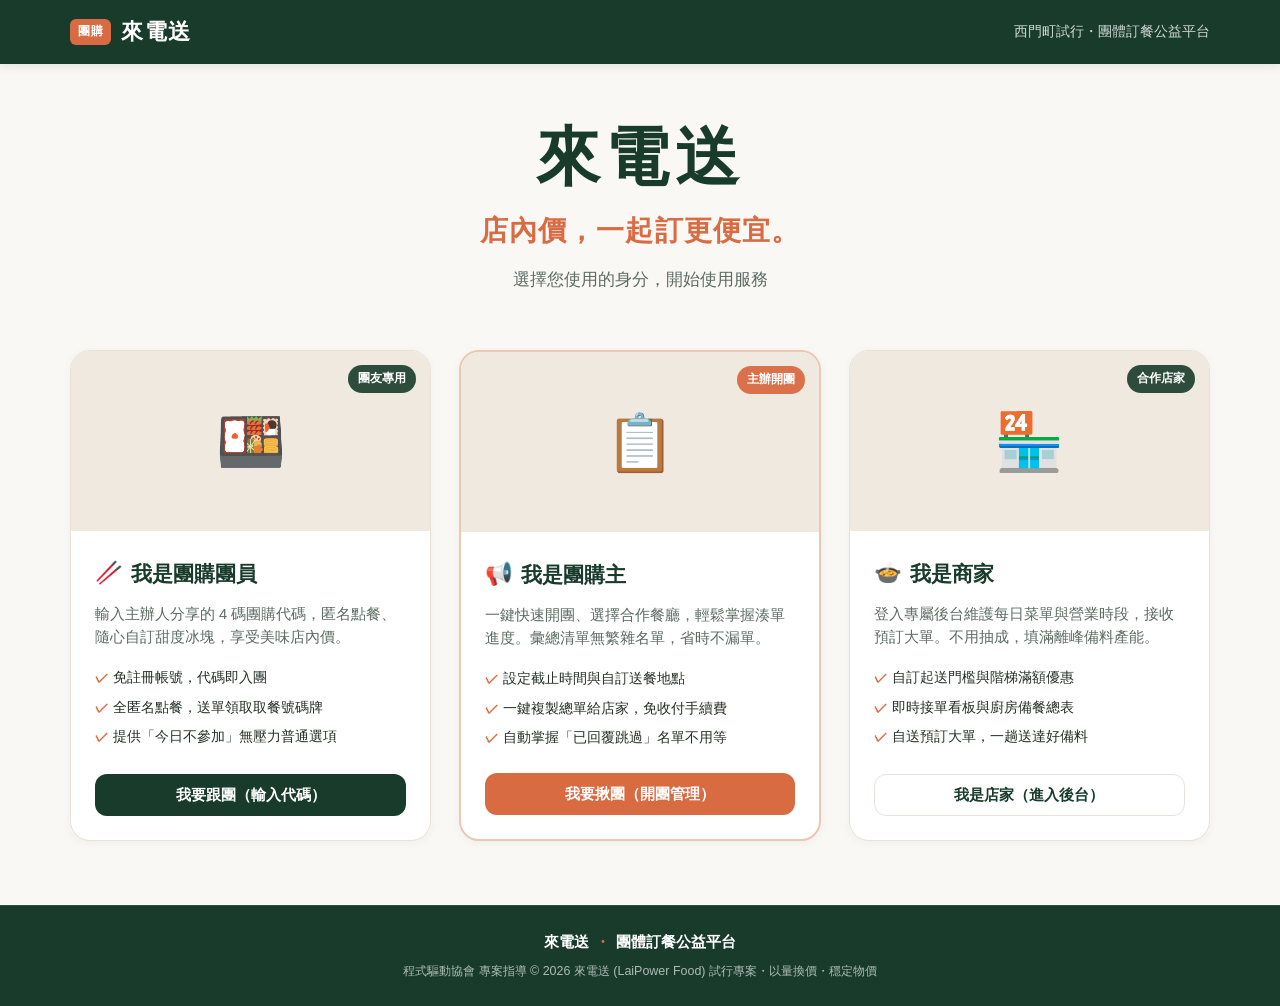
==== index.html @ 8bda3ef3 "1021-原始版本" ====
<!DOCTYPE html>
<html lang="zh-TW">
<head>
  <meta charset="UTF-8">
  <meta name="viewport" content="width=device-width, initial-scale=1.0">
  <meta name="description" content="來電送 - 團購點餐公益平台。店內價，一起訂更便宜。提供團員跟團、主辦人開團與店家接單的便捷服務。">
  <title>來電送｜店內價，一起訂更便宜</title>
  <link rel="stylesheet" href="css/style.css">
</head>
<body class="page-home">

  <!-- 頂部品牌導航列 -->
  <header class="site-header">
    <div class="container header-container">
      <a href="index.html" class="brand-logo" aria-label="來電送 首頁">
        <span class="logo-badge">團購</span>
        <span class="logo-title">來電送</span>
      </a>
      <span class="header-tagline">西門町試行・團體訂餐公益平台</span>
    </div>
  </header>

  <main id="main-content">
    <!-- 主視覺區塊 (Hero Section) -->
    <section class="hero-section">
      <div class="container hero-container">
        <h1 class="hero-title">來電送</h1>
        <p class="hero-slogan">店內價，一起訂更便宜。</p>
        <p class="hero-instruction">選擇您使用的身分，開始使用服務</p>
      </div>
    </section>

    <!-- 三種身分選擇區域 (Roles Section) -->
    <section class="roles-section" aria-labelledby="roles-heading">
      <div class="container">
        <h2 id="roles-heading" class="sr-only">選擇使用者身分</h2>
        
        <div class="roles-grid">
          
          <!-- 身分 1：團購團員（點擊開啟 4 碼輸入彈窗，亦可作為連結備援） -->
          <article class="role-card" id="card-member">
            <div class="card-image-wrap">
              <img 
                src="https://images.unsplash.com/photo-1546069901-ba9599a7e63c?auto=format&fit=crop&w=800&q=80" 
                alt="多樣精緻便當與健康餐點" 
                class="card-image"
                loading="lazy"
                onerror="this.style.display='none'; this.nextElementSibling.style.display='flex';"
              >
              <div class="image-fallback fallback-member" style="display: none;" aria-hidden="true">
                <span>🍱</span>
              </div>
              <span class="card-badge">團友專用</span>
            </div>
            <div class="card-content">
              <div class="role-header">
                <span class="role-icon" aria-hidden="true">🥢</span>
                <h3 class="role-title">我是團購團員</h3>
              </div>
              <p class="role-desc">輸入主辦人分享的 4 碼團購代碼，匿名點餐、隨心自訂甜度冰塊，享受美味店內價。</p>
              <ul class="role-features">
                <li>免註冊帳號，代碼即入團</li>
                <li>全匿名點餐，送單領取取餐號碼牌</li>
                <li>提供「今日不參加」無壓力普通選項</li>
              </ul>
              <a 
                href="member.html" 
                class="btn btn-primary" 
                id="btn-open-member-modal" 
                data-open-modal="member-modal"
              >
                我要跟團（輸入代碼）
              </a>
            </div>
          </article>

          <!-- 身分 2：團購主（直連 host.html） -->
          <article class="role-card featured-host-card" id="card-host">
            <div class="card-image-wrap">
              <img 
                src="https://images.unsplash.com/photo-1556742049-0a67c5574f73?auto=format&fit=crop&w=800&q=80" 
                alt="熱心主辦人手持清單發送熱騰騰餐點" 
                class="card-image"
                loading="lazy"
                onerror="this.style.display='none'; this.nextElementSibling.style.display='flex';"
              >
              <div class="image-fallback fallback-host" style="display: none;" aria-hidden="true">
                <span>📋</span>
              </div>
              <span class="card-badge badge-accent">主辦開團</span>
            </div>
            <div class="card-content">
              <div class="role-header">
                <span class="role-icon" aria-hidden="true">📢</span>
                <h3 class="role-title">我是團購主</h3>
              </div>
              <p class="role-desc">一鍵快速開團、選擇合作餐廳，輕鬆掌握湊單進度。彙總清單無繁雜名單，省時不漏單。</p>
              <ul class="role-features">
                <li>設定截止時間與自訂送餐地點</li>
                <li>一鍵複製總單給店家，免收付手續費</li>
                <li>自動掌握「已回覆跳過」名單不用等</li>
              </ul>
              <a 
                href="host.html" 
                class="btn btn-secondary" 
                id="btn-go-host"
              >
                我要揪團（開團管理）
              </a>
            </div>
          </article>

          <!-- 身分 3：商家（直連 merchant.html） -->
          <article class="role-card" id="card-merchant">
            <div class="card-image-wrap">
              <img 
                src="https://images.unsplash.com/photo-1555396273-367ea4eb4db5?auto=format&fit=crop&w=800&q=80" 
                alt="熱情製作餐點的餐廳主廚與明亮廚房" 
                class="card-image"
                loading="lazy"
                onerror="this.style.display='none'; this.nextElementSibling.style.display='flex';"
              >
              <div class="image-fallback fallback-merchant" style="display: none;" aria-hidden="true">
                <span>🏪</span>
              </div>
              <span class="card-badge">合作店家</span>
            </div>
            <div class="card-content">
              <div class="role-header">
                <span class="role-icon" aria-hidden="true">🍲</span>
                <h3 class="role-title">我是商家</h3>
              </div>
              <p class="role-desc">登入專屬後台維護每日菜單與營業時段，接收預訂大單。不用抽成，填滿離峰備料產能。</p>
              <ul class="role-features">
                <li>自訂起送門檻與階梯滿額優惠</li>
                <li>即時接單看板與廚房備餐總表</li>
                <li>自送預訂大單，一趟送達好備料</li>
              </ul>
              <a 
                href="merchant.html" 
                class="btn btn-outline" 
                id="btn-go-merchant"
              >
                我是店家（進入後台）
              </a>
            </div>
          </article>

        </div>
      </div>
    </section>
  </main>

  <!-- ==================== 彈窗 1：團員輸入團購代碼 (Modal) ==================== -->
  <div class="modal-overlay" id="member-modal" aria-hidden="true" role="dialog" aria-labelledby="member-modal-title">
    <div class="modal-box">
      <button type="button" class="modal-close" id="btn-close-member-modal" aria-label="關閉視窗">&times;</button>
      
      <div class="modal-header">
        <span class="modal-badge">加入揪團</span>
        <h3 id="member-modal-title" class="modal-title">請輸入團購代碼</h3>
        <p class="modal-subtitle">請向開團的同事或主辦人索取 4 位數專屬代碼</p>
      </div>

      <form id="form-join-group" novalidate>
        <!-- 4 碼獨立輸入格 -->
        <div class="digit-inputs-group" aria-label="4 位數團購代碼">
          <input type="text" inputmode="numeric" maxlength="1" class="code-digit" id="digit-1" data-index="1" aria-label="第 1 碼" autocomplete="off" required>
          <input type="text" inputmode="numeric" maxlength="1" class="code-digit" id="digit-2" data-index="2" aria-label="第 2 碼" autocomplete="off" required>
          <input type="text" inputmode="numeric" maxlength="1" class="code-digit" id="digit-3" data-index="3" aria-label="第 3 碼" autocomplete="off" required>
          <input type="text" inputmode="numeric" maxlength="1" class="code-digit" id="digit-4" data-index="4" aria-label="第 4 碼" autocomplete="off" required>
        </div>

        <!-- 錯誤提示區 -->
        <div class="form-feedback error-message" id="code-error-message" role="alert" style="display: none;"></div>

        <p class="prototype-notice">
          <strong>示範提醒：</strong> 可輸入任意 4 碼（例：<code>8825</code> 或 <code>A888</code>），系統將直接導航進入西門町合作店家菜單。
        </p>

        <div class="modal-actions">
          <button type="submit" class="btn btn-primary btn-block btn-large" id="btn-submit-code">
            驗證並進入菜單點餐
          </button>
          <button type="button" class="btn btn-ghost btn-block" id="btn-cancel-member">取消</button>
        </div>
      </form>

      <!-- 驗證通過並即將跳轉的過渡回饋區塊 -->
      <div class="demo-result" id="member-demo-result" style="display: none;">
        <div class="result-icon">🎉</div>
        <h4 class="result-title">代碼驗證成功！</h4>
        <p class="result-text" id="member-result-text"></p>
        <div class="demo-tag">正在前往點餐頁面...</div>
        <div class="modal-actions">
          <a href="member.html?code=8825" class="btn btn-secondary btn-block" id="btn-direct-go-member">立即前往點餐菜單 →</a>
        </div>
      </div>
    </div>
  </div>

  <!-- 頁尾 -->
  <footer class="site-footer">
    <div class="container footer-container">
      <div class="footer-brand">
        <span class="footer-title">來電送</span>
        <span class="footer-dot">・</span>
        <span>團體訂餐公益平台</span>
      </div>
      <p class="footer-copyright">
        程式驅動協會 專案指導 &copy; 2026 來電送 (LaiPower Food) 試行專案・以量換價・穩定物價
      </p>
    </div>
  </footer>

  <script src="js/app.js"></script>
</body>
</html>
---- css/style.css ----
/* ==========================================================================
   來電送 (LaiPower Food) - 全站完整整合設計系統樣式表 (Single CSS Solution)
   涵蓋範疇：
   1. 全域共用設計變數 (Design Tokens) 與基礎樣式 (Base, Buttons, Header, Footer)
   2. 首頁 (index.html)：主視覺 Hero、三身分卡片網格、4 碼加入彈窗
   3. 團員點餐端 (member.html)：代碼驗證、即時看板、選餐網格、規格彈窗、購物車、雙狀態憑證卡片
   4. 主辦人後台 (host.html)：發起開團、進度時間軸軌道、湊單階梯、明細/廚房分頁、現場收款核對
   5. 商家管理後台 (merchant.html)：雙軌沙盒指引、開店導引精靈、排程出餐條列、歷史訂單歸檔、規格分組建造
   6. 全站多階斷點響應式設計 (RWD: 960px, 820px, 768px, 640px, 480px)
   風格調性：溫暖餐廳風（奶油米白、森林墨綠、暖陶土橘、柔和暖金）
   ========================================================================== */

/* ==========================================================================
   1. CSS 自訂變數 (Design Tokens)
   ========================================================================== */
:root {
  /* 品牌核心色彩 */
  --color-primary: #183B2B;        /* 墨綠色/深森林綠（沉穩、品質、信賴） */
  --color-primary-light: #2A5A44;  /* 森林綠 Hover 淺色 */
  --color-accent: #D96B43;         /* 暖陶土橘（食慾感、焦點操作按鈕） */
  --color-accent-hover: #BF5732;   /* 陶土橘 Hover 深色 */
  --color-warm-gold: #E5A93C;      /* 柔和金黃/暖麥黃 */
  --color-gold-bg: #FDF4E5;        /* 暖金淺底色 */

  /* 中性背景與文字色彩 */
  --color-bg: #FAF8F5;             /* 奶油米白底色 */
  --color-card-bg: #FFFFFF;        /* 純白卡片底色 */
  --color-text-main: #243028;      /* 主要內文（深墨黑綠） */
  --color-text-muted: #5C6B64;     /* 次要說明（橄欖灰綠） */
  --color-text-light: #7A8780;     /* 輔助淺灰 */
  --color-border: #E8E2D8;         /* 柔和溫暖邊線 */
  --color-border-focus: #D96B43;   /* 聚焦邊線 */
  --color-error: #D03D3D;          /* 錯誤警示紅 */
  --color-error-bg: #FDF0F0;       /* 錯誤提示背景 */
  --color-success: #2E7D32;        /* 成功綠色 */
  --color-success-bg: #EAF5EB;     /* 成功淺底色 */

  /* 字體家族 */
  --font-family-base: -apple-system, BlinkMacSystemFont, "Segoe UI", Roboto, "Noto Sans TC", "PingFang TC", "Microsoft JhengHei", sans-serif;
  --font-family-serif: "Noto Serif TC", Georgia, "Times New Roman", serif;

  /* 圓角系統 */
  --radius-sm: 6px;
  --radius-md: 12px;
  --radius-lg: 20px;
  --radius-full: 9999px;
  --radius-pill: 9999px;

  /* 柔和陰影系統 */
  --shadow-sm: 0 2px 8px rgba(24, 59, 43, 0.05);
  --shadow-md: 0 8px 24px rgba(24, 59, 43, 0.08);
  --shadow-lg: 0 16px 40px rgba(24, 59, 43, 0.12);
  --shadow-card-hover: 0 14px 32px rgba(217, 107, 67, 0.16);

  /* 動畫過渡 */
  --transition-fast: 0.18s ease;
  --transition-normal: 0.28s ease;
}

/* ==========================================================================
   2. 重置與基礎全域排版 (Reset & Base)
   ========================================================================== */
*, *::before, *::after {
  box-sizing: border-box;
  margin: 0;
  padding: 0;
}

body {
  font-family: var(--font-family-base);
  background-color: var(--color-bg);
  color: var(--color-text-main);
  line-height: 1.6;
  -webkit-font-smoothing: antialiased;
  min-height: 100vh;
  display: flex;
  flex-direction: column;
}

.sr-only {
  position: absolute;
  width: 1px;
  height: 1px;
  padding: 0;
  margin: -1px;
  overflow: hidden;
  clip: rect(0, 0, 0, 0);
  white-space: nowrap;
  border: 0;
}

.text-center { text-align: center; }
.text-right { text-align: right; }
.text-left { text-align: left; }
.text-danger { color: #C62828 !important; }
.font-bold { font-weight: 700; }

.container {
  width: 100%;
  max-width: 1180px;
  margin: 0 auto;
  padding: 0 20px;
}

.card-box {
  background-color: var(--color-card-bg);
  border: 1px solid var(--color-border);
  border-radius: var(--radius-lg);
  box-shadow: var(--shadow-sm);
}

.table-responsive {
  width: 100%;
  overflow-x: auto;
  -webkit-overflow-scrolling: touch;
}

/* 頂部導航列 (Site Header) */
.site-header {
  background-color: var(--color-primary);
  color: #FFFFFF;
  padding: 14px 0;
  box-shadow: 0 2px 10px rgba(0, 0, 0, 0.1);
  position: sticky;
  top: 0;
  z-index: 100;
}

.header-container {
  display: flex;
  justify-content: space-between;
  align-items: center;
}

.brand-logo {
  display: flex;
  align-items: center;
  gap: 10px;
  text-decoration: none;
  color: #FFFFFF;
}

.logo-badge {
  background-color: var(--color-accent);
  color: #FFFFFF;
  font-size: 0.75rem;
  font-weight: 700;
  padding: 3px 8px;
  border-radius: var(--radius-sm);
  letter-spacing: 0.05em;
}

.logo-title {
  font-size: 1.4rem;
  font-weight: 700;
  letter-spacing: 0.06em;
  font-family: var(--font-family-serif);
}

.header-tagline {
  font-size: 0.85rem;
  color: rgba(255, 255, 255, 0.8);
}

.header-actions {
  display: flex;
  align-items: center;
  gap: 10px;
}

.header-back-btn {
  color: rgba(255, 255, 255, 0.88);
  font-size: 0.9rem;
  text-decoration: none;
  padding: 6px 12px;
  border-radius: var(--radius-sm);
  transition: background-color var(--transition-fast);
}

.header-back-btn:hover {
  background-color: rgba(255, 255, 255, 0.15);
  color: #FFFFFF;
}

/* 按鈕系統 (Buttons) */
.btn {
  display: inline-flex;
  align-items: center;
  justify-content: center;
  font-family: inherit;
  font-size: 0.95rem;
  font-weight: 600;
  padding: 10px 18px;
  border-radius: var(--radius-md);
  border: 1px solid transparent;
  cursor: pointer;
  transition: all var(--transition-fast);
  text-decoration: none;
  line-height: 1.3;
  user-select: none;
}

.btn:focus-visible {
  outline: 3px solid rgba(217, 107, 67, 0.4);
  outline-offset: 2px;
}

.btn-primary {
  background-color: var(--color-primary);
  color: #FFFFFF;
}

.btn-primary:hover {
  background-color: var(--color-primary-light);
  color: #FFFFFF;
}

.btn-secondary {
  background-color: var(--color-accent);
  color: #FFFFFF;
}

.btn-secondary:hover {
  background-color: var(--color-accent-hover);
  color: #FFFFFF;
}

.btn-success {
  background-color: #27AE60;
  color: #FFFFFF;
}

.btn-success:hover {
  background-color: #219653;
  color: #FFFFFF;
}

.btn-outline {
  background-color: #FFFFFF;
  border-color: var(--color-border);
  color: var(--color-primary);
}

.btn-outline:hover {
  border-color: var(--color-primary);
  background-color: #FAF8F5;
}

.btn-ghost {
  background-color: transparent;
  color: var(--color-text-muted);
}

.btn-ghost:hover {
  background-color: rgba(0, 0, 0, 0.05);
  color: var(--color-text-main);
}

.btn-block {
  width: 100%;
}

.btn-large {
  padding: 13px 22px;
  font-size: 1.05rem;
}

.btn-sm {
  padding: 6px 14px;
  font-size: 0.85rem;
  border-radius: var(--radius-sm);
}

.btn-xs {
  padding: 4px 10px;
  font-size: 0.78rem;
  border-radius: var(--radius-sm);
}

.btn-text-action {
  background: transparent;
  border: none;
  color: var(--color-accent);
  font-weight: 600;
  font-size: 0.85rem;
  cursor: pointer;
  text-decoration: underline;
  padding: 2px 4px;
}

.btn-text-action:hover {
  color: var(--color-accent-hover);
}

/* 狀態標籤小藥丸 (Pills & Badges) */
.status-pill {
  display: inline-block;
  background-color: var(--color-gold-bg);
  color: #925807;
  font-size: 0.78rem;
  font-weight: 700;
  padding: 3px 10px;
  border-radius: var(--radius-pill);
  margin-bottom: 8px;
}

.status-pill.pill-success {
  background-color: var(--color-success-bg);
  color: var(--color-success);
}

.status-pill.pill-warm {
  background-color: #EBF3EE;
  color: #245738;
}

/* 表單通用控制 (Forms) */
.form-group {
  margin-bottom: 18px;
  text-align: left;
}

.form-label {
  display: block;
  font-size: 0.88rem;
  font-weight: 600;
  color: var(--color-text-main);
  margin-bottom: 6px;
}

.required-star {
  color: var(--color-error);
}

.form-control {
  width: 100%;
  padding: 11px 14px;
  font-size: 0.95rem;
  border: 1px solid var(--color-border);
  border-radius: var(--radius-sm);
  background-color: #FAF9F6;
  transition: border-color var(--transition-fast), box-shadow var(--transition-fast);
  color: var(--color-text-main);
  font-family: inherit;
}

.form-control:focus {
  outline: none;
  border-color: var(--color-accent);
  background-color: #FFFFFF;
  box-shadow: 0 0 0 3px rgba(217, 107, 67, 0.15);
}

.form-control-sm {
  padding: 6px 10px;
  font-size: 0.85rem;
}

.form-textarea {
  resize: vertical;
  min-height: 72px;
}

.select-wrapper {
  position: relative;
}

.form-select {
  appearance: none;
  background-image: url("data:image/svg+xml;charset=UTF-8,%3Csvg width='12' height='8' viewBox='0 0 12 8' fill='none' xmlns='http://www.w3.org/2000/svg'%3E%3Cpath d='M1 1.5L6 6.5L11 1.5' stroke='%23183B2B' stroke-width='2' stroke-linecap='round' stroke-linejoin='round'/%3E%3C/svg%3E");
  background-repeat: no-repeat;
  background-position: right 1rem center;
  padding-right: 2.5rem;
}

.field-hint {
  display: block;
  font-size: 0.8rem;
  color: var(--color-text-muted);
  margin-top: 0.35rem;
}

.form-row-2col {
  display: grid;
  grid-template-columns: 1fr 1fr;
  gap: 1.25rem;
}

.error-message {
  color: var(--color-error);
  font-size: 0.82rem;
  font-weight: 500;
  margin-top: 6px;
  text-align: left;
}

/* 彈窗系統 (Modals) */
.modal-overlay {
  position: fixed;
  top: 0;
  left: 0;
  width: 100vw;
  height: 100vh;
  background-color: rgba(24, 59, 43, 0.55);
  backdrop-filter: blur(4px);
  display: flex;
  align-items: center;
  justify-content: center;
  padding: 20px;
  z-index: 999;
  opacity: 0;
  visibility: hidden;
  transition: opacity var(--transition-normal), visibility var(--transition-normal);
}

.modal-overlay.active,
.modal-overlay.is-active {
  opacity: 1 !important;
  visibility: visible !important;
}

.modal-box {
  background-color: var(--color-card-bg);
  width: 100%;
  max-width: 480px;
  border-radius: var(--radius-lg);
  padding: 32px 28px;
  box-shadow: var(--shadow-lg);
  position: relative;
  transform: translateY(20px);
  transition: transform var(--transition-normal);
}

.modal-overlay.active .modal-box,
.modal-overlay.is-active .modal-box {
  transform: translateY(0);
}

.modal-close {
  position: absolute;
  top: 18px;
  right: 18px;
  background: transparent;
  border: none;
  font-size: 1.8rem;
  color: var(--color-text-muted);
  cursor: pointer;
  line-height: 1;
  padding: 4px;
}

.modal-close:hover {
  color: var(--color-text-main);
}

.modal-header {
  text-align: center;
  margin-bottom: 20px;
}

.modal-badge {
  display: inline-block;
  background-color: var(--color-gold-bg);
  color: #925807;
  font-size: 0.75rem;
  font-weight: 700;
  padding: 3px 10px;
  border-radius: var(--radius-pill);
  margin-bottom: 8px;
}

.modal-badge.badge-accent {
  background-color: #FDF0EB;
  color: var(--color-accent);
}

.modal-title {
  font-size: 1.45rem;
  color: var(--color-primary);
  font-family: var(--font-family-serif);
  font-weight: 700;
  margin-bottom: 6px;
}

.modal-subtitle {
  font-size: 0.88rem;
  color: var(--color-text-muted);
}

.modal-actions {
  display: flex;
  flex-direction: column;
  gap: 10px;
  margin-top: 18px;
}

/* Toast 提示條 */
.toast-notification {
  position: fixed;
  bottom: 2rem;
  left: 50%;
  transform: translateX(-50%) translateY(100px);
  background-color: var(--color-primary);
  color: #FFFFFF;
  padding: 0.85rem 1.6rem;
  border-radius: var(--radius-pill);
  box-shadow: 0 8px 24px rgba(0, 0, 0, 0.2);
  font-size: 0.95rem;
  font-weight: 600;
  opacity: 0;
  transition: all 0.3s cubic-bezier(0.175, 0.885, 0.32, 1.275);
  z-index: 9999;
  pointer-events: none;
  text-align: center;
}

.toast-notification.show {
  transform: translateX(-50%) translateY(0);
  opacity: 1;
}

/* 頁尾 (Site Footer) */
.site-footer {
  background-color: var(--color-primary);
  color: #FFFFFF;
  padding: 24px 0;
  margin-top: auto;
  border-top: 1px solid rgba(255, 255, 255, 0.1);
}

.footer-container {
  display: flex;
  flex-direction: column;
  align-items: center;
  gap: 8px;
  text-align: center;
}

.footer-brand {
  display: flex;
  align-items: center;
  gap: 6px;
  font-size: 0.95rem;
  font-weight: 600;
}

.footer-dot {
  color: var(--color-accent);
}

.footer-copyright {
  font-size: 0.78rem;
  color: rgba(255, 255, 255, 0.65);
}

/* ==========================================================================
   3. 首頁專屬樣式 (index.html)
   ========================================================================== */
.page-home .hero-section {
  padding: 56px 0 36px;
  text-align: center;
}

.hero-title {
  font-size: clamp(2.6rem, 5.5vw, 4rem);
  font-family: var(--font-family-serif);
  color: var(--color-primary);
  font-weight: 900;
  letter-spacing: 0.08em;
  line-height: 1.2;
  margin-bottom: 12px;
}

.hero-slogan {
  font-size: clamp(1.25rem, 2.5vw, 1.75rem);
  color: var(--color-accent);
  font-weight: 700;
  margin-bottom: 14px;
  letter-spacing: 0.04em;
}

.hero-instruction {
  font-size: 1.05rem;
  color: var(--color-text-muted);
  max-width: 600px;
  margin: 0 auto;
}

.roles-section {
  padding: 20px 0 64px;
  flex: 1;
}

.roles-grid {
  display: grid;
  grid-template-columns: repeat(3, 1fr);
  gap: 28px;
}

.role-card {
  background-color: var(--color-card-bg);
  border-radius: var(--radius-lg);
  border: 1px solid var(--color-border);
  box-shadow: var(--shadow-sm);
  overflow: hidden;
  display: flex;
  flex-direction: column;
  transition: transform var(--transition-normal), box-shadow var(--transition-normal), border-color var(--transition-normal);
}

.role-card:hover {
  transform: translateY(-6px);
  box-shadow: var(--shadow-card-hover);
  border-color: rgba(217, 107, 67, 0.4);
}

.featured-host-card {
  border: 2px solid #ECC8B4;
}

.card-image-wrap {
  position: relative;
  width: 100%;
  height: 180px;
  background-color: #EEE8DF;
  overflow: hidden;
}

.card-image {
  width: 100%;
  height: 100%;
  object-fit: cover;
  transition: transform 0.4s ease;
}

.role-card:hover .card-image {
  transform: scale(1.04);
}

.image-fallback {
  width: 100%;
  height: 100%;
  display: flex;
  align-items: center;
  justify-content: center;
  font-size: 3.5rem;
  background-color: #EFE9DF;
}

.card-badge {
  position: absolute;
  top: 14px;
  right: 14px;
  background-color: rgba(24, 59, 43, 0.9);
  color: #FFFFFF;
  font-size: 0.75rem;
  font-weight: 600;
  padding: 4px 10px;
  border-radius: var(--radius-pill);
  backdrop-filter: blur(4px);
}

.card-badge.badge-accent {
  background-color: rgba(217, 107, 67, 0.95);
}

.card-content {
  padding: 24px;
  display: flex;
  flex-direction: column;
  flex: 1;
}

.role-header {
  display: flex;
  align-items: center;
  gap: 8px;
  margin-bottom: 12px;
}

.role-icon {
  font-size: 1.4rem;
}

.role-title {
  font-size: 1.3rem;
  font-weight: 700;
  color: var(--color-primary);
  font-family: var(--font-family-serif);
}

.role-desc {
  font-size: 0.92rem;
  color: var(--color-text-muted);
  line-height: 1.55;
  margin-bottom: 18px;
}

.role-features {
  list-style: none;
  margin-bottom: 24px;
  padding-left: 0;
  font-size: 0.85rem;
  color: var(--color-text-main);
  display: flex;
  flex-direction: column;
  gap: 8px;
  flex: 1;
}

.role-features li {
  position: relative;
  padding-left: 18px;
}

.role-features li::before {
  content: "✓";
  position: absolute;
  left: 0;
  color: var(--color-accent);
  font-weight: bold;
}

/* 首頁 4 碼代碼輸入格 */
.digit-inputs-group {
  display: flex;
  justify-content: center;
  gap: 12px;
  margin: 20px 0;
}

.code-digit {
  width: 58px;
  height: 64px;
  font-size: 1.8rem;
  font-weight: 700;
  text-align: center;
  color: var(--color-primary);
  border: 2px solid var(--color-border);
  border-radius: var(--radius-md);
  background-color: #FAF9F6;
  transition: all var(--transition-fast);
}

.code-digit:focus {
  outline: none;
  border-color: var(--color-accent);
  background-color: #FFFFFF;
  box-shadow: 0 0 0 4px rgba(217, 107, 67, 0.15);
}

.code-digit.has-error {
  border-color: var(--color-error);
  background-color: var(--color-error-bg);
}

.prototype-notice {
  font-size: 0.78rem;
  color: var(--color-text-muted);
  background-color: #F7F5F0;
  border-left: 3px solid var(--color-warm-gold);
  padding: 10px 12px;
  border-radius: var(--radius-sm);
  margin: 16px 0;
  line-height: 1.5;
  text-align: left;
}

.prototype-notice code {
  background-color: #EBE5DB;
  padding: 2px 4px;
  border-radius: 4px;
  font-weight: bold;
}

.demo-result {
  text-align: center;
  padding: 12px 8px;
}

.result-icon {
  font-size: 2.8rem;
  margin-bottom: 8px;
}

.result-title {
  font-size: 1.25rem;
  color: var(--color-primary);
  font-weight: 700;
  margin-bottom: 8px;
}

.result-text {
  font-size: 0.9rem;
  color: var(--color-text-muted);
  margin-bottom: 16px;
  line-height: 1.6;
}

.demo-tag {
  display: inline-block;
  font-size: 0.75rem;
  color: #795548;
  background-color: #EFEBE9;
  padding: 4px 12px;
  border-radius: var(--radius-pill);
  margin-bottom: 20px;
}

/* ==========================================================================
   4. 團員點餐頁專屬樣式 (member.html)
   ========================================================================== */
.member-main {
  flex: 1;
  padding: 28px 0 60px;
}

.enter-code-card {
  max-width: 520px;
  margin: 40px auto;
  background-color: var(--color-card-bg);
  border-radius: var(--radius-lg);
  border: 1px solid var(--color-border);
  box-shadow: var(--shadow-md);
  padding: 36px 30px;
  text-align: center;
}

.code-title {
  font-size: 1.8rem;
  font-family: var(--font-family-serif);
  color: var(--color-primary);
  margin-bottom: 8px;
}

.code-desc {
  color: var(--color-text-muted);
  font-size: 0.95rem;
  margin-bottom: 24px;
}

.code-desc code {
  background-color: var(--color-gold-bg);
  color: #925807;
  padding: 2px 6px;
  border-radius: var(--radius-sm);
  font-weight: bold;
}

.code-input-container {
  margin-bottom: 16px;
}

.code-input-field {
  width: 100%;
  max-width: 300px;
  font-size: 2rem;
  font-weight: 700;
  letter-spacing: 0.35em;
  text-align: center;
  padding: 12px;
  color: var(--color-primary);
  border: 2px solid var(--color-border);
  border-radius: var(--radius-md);
  background-color: #FAF9F6;
  text-transform: uppercase;
  transition: all var(--transition-fast);
}

.code-input-field:focus {
  outline: none;
  border-color: var(--color-accent);
  background-color: #FFFFFF;
  box-shadow: 0 0 0 4px rgba(217, 107, 67, 0.15);
}

.demo-tip-banner {
  background-color: #F8F5EE;
  border-left: 3px solid var(--color-warm-gold);
  border-radius: var(--radius-sm);
  padding: 12px 14px;
  font-size: 0.85rem;
  color: var(--color-text-muted);
  text-align: left;
  margin-top: 24px;
  display: flex;
  gap: 8px;
}

/* 團購即時狀態頂部看板 */
.group-info-card {
  background-color: var(--color-card-bg);
  border: 1px solid var(--color-border);
  border-radius: var(--radius-lg);
  padding: 22px 26px;
  box-shadow: var(--shadow-sm);
  margin-bottom: 24px;
}

.group-info-main {
  display: flex;
  justify-content: space-between;
  align-items: flex-start;
  flex-wrap: wrap;
  gap: 16px;
  margin-bottom: 18px;
}

.badge-store {
  font-size: 0.75rem;
  background-color: var(--color-gold-bg);
  color: #925807;
  font-weight: 700;
  padding: 2px 8px;
  border-radius: var(--radius-sm);
  display: inline-block;
  margin-bottom: 4px;
}

.store-name {
  font-size: 1.7rem;
  font-family: var(--font-family-serif);
  color: var(--color-primary);
  margin-bottom: 4px;
}

.host-info {
  font-size: 0.9rem;
  color: var(--color-text-muted);
}

.host-info .separator {
  color: #D3CDC4;
  margin: 0 4px;
}

.group-status-meta {
  display: flex;
  flex-direction: column;
  align-items: flex-end;
  gap: 8px;
}

.status-time-box {
  display: flex;
  align-items: center;
  gap: 8px;
  font-size: 0.88rem;
}

.status-dot {
  width: 10px;
  height: 10px;
  background-color: var(--color-success);
  border-radius: 50%;
  display: inline-block;
  box-shadow: 0 0 0 3px rgba(46, 125, 50, 0.2);
}

.status-text {
  font-weight: 700;
  color: var(--color-success);
}

.deadline-tag {
  background-color: #F0ECE4;
  color: var(--color-text-main);
  padding: 3px 8px;
  border-radius: var(--radius-sm);
  font-weight: 500;
}

.current-code-badge {
  font-size: 0.85rem;
  color: var(--color-text-muted);
}

.current-code-badge strong {
  color: var(--color-primary);
  font-size: 1rem;
  margin-left: 2px;
}

.group-progress-box {
  background-color: #FAF8F2;
  border: 1px dashed #DFCDBA;
  border-radius: var(--radius-md);
  padding: 12px 16px;
  margin-bottom: 16px;
}

.progress-labels {
  display: flex;
  justify-content: space-between;
  font-size: 0.85rem;
  margin-bottom: 8px;
}

.progress-title {
  font-weight: 700;
  color: var(--color-primary);
}

.progress-hint {
  color: var(--color-accent);
  font-weight: 600;
}

.progress-bar-bg {
  width: 100%;
  height: 8px;
  background-color: #E8E2D6;
  border-radius: var(--radius-pill);
  overflow: hidden;
}

.progress-bar-fill {
  height: 100%;
  background: linear-gradient(90deg, var(--color-warm-gold), var(--color-accent));
  transition: width 0.4s ease;
}

/* 「今日不參加」橫幅 */
.skip-today-banner {
  background-color: #F4F7F4;
  border: 1px solid #D8E4DA;
  border-radius: var(--radius-md);
  padding: 12px 18px;
  display: flex;
  justify-content: space-between;
  align-items: center;
  gap: 16px;
  flex-wrap: wrap;
}

.skip-banner-content {
  display: flex;
  align-items: center;
  gap: 12px;
}

.skip-icon {
  font-size: 1.8rem;
  line-height: 1;
}

.skip-texts strong {
  font-size: 0.92rem;
  color: var(--color-primary);
  display: block;
  margin-bottom: 2px;
}

.skip-texts p {
  font-size: 0.82rem;
  color: var(--color-text-muted);
}

.btn-outline-skip {
  background-color: #FFFFFF;
  border: 1px solid #8FA896;
  color: #1F5435;
  font-weight: 600;
  font-size: 0.88rem;
  padding: 7px 14px;
  border-radius: var(--radius-sm);
  cursor: pointer;
  white-space: nowrap;
  transition: all var(--transition-fast);
}

.btn-outline-skip:hover {
  background-color: #1F5435;
  color: #FFFFFF;
  border-color: #1F5435;
}

/* 頁面內雙狀態看板 (今日不參加 & 送單成功) */
.inpage-status-card {
  max-width: 640px;
  margin: 24px auto 40px;
  background-color: var(--color-card-bg);
  border-radius: var(--radius-lg);
  padding: 36px 30px;
  text-align: center;
  box-shadow: var(--shadow-md);
}

.inpage-status-icon {
  font-size: 3.2rem;
  margin-bottom: 10px;
  line-height: 1;
}

.inpage-status-title {
  font-size: 1.6rem;
  font-family: var(--font-family-serif);
  color: var(--color-primary);
  margin-bottom: 8px;
}

.inpage-status-desc {
  font-size: 0.92rem;
  color: var(--color-text-muted);
  max-width: 520px;
  margin: 0 auto 20px;
  line-height: 1.6;
}

.inpage-status-meta {
  background-color: #F4F7F4;
  border-radius: var(--radius-md);
  padding: 14px 20px;
  margin-bottom: 24px;
  font-size: 0.88rem;
  color: var(--color-text-main);
  display: inline-block;
  text-align: left;
}

.inpage-status-actions {
  display: flex;
  justify-content: center;
  gap: 12px;
  flex-wrap: wrap;
}

.skip-status-card {
  border: 2px solid #C4D9CA;
}

.order-success-card {
  border: 2px solid #D1E5D6;
}

.order-receipt-box {
  background-color: #FFFDF9;
  border: 2px dashed #C8B9A6;
  border-radius: var(--radius-md);
  padding: 22px 20px;
  margin-bottom: 24px;
  text-align: left;
}

.order-pickup-banner {
  background: linear-gradient(135deg, #183B2B, #2A5A44);
  color: #FFFFFF;
  border-radius: var(--radius-md);
  padding: 16px;
  text-align: center;
  margin-bottom: 16px;
  box-shadow: 0 4px 14px rgba(24, 59, 43, 0.2);
}

.pickup-label {
  display: inline-block;
  font-size: 0.78rem;
  background: rgba(255, 255, 255, 0.2);
  padding: 2px 10px;
  border-radius: var(--radius-pill);
  letter-spacing: 0.08em;
  margin-bottom: 4px;
}

.pickup-number-giant {
  font-size: 3.5rem;
  font-weight: 900;
  letter-spacing: 0.12em;
  line-height: 1.1;
  color: #FFFFFF;
  text-shadow: 0 2px 8px rgba(0, 0, 0, 0.3);
}

.pickup-note {
  display: block;
  font-size: 0.75rem;
  opacity: 0.88;
  margin-top: 4px;
}

.order-amount-strip {
  display: flex;
  justify-content: space-between;
  align-items: center;
  background-color: #FDF4E5;
  border: 1px solid #F0DEBF;
  border-radius: var(--radius-sm);
  padding: 12px 16px;
  margin-bottom: 16px;
}

.amount-text-wrap {
  display: flex;
  flex-direction: column;
}

.amount-main-title {
  font-size: 0.95rem;
  font-weight: 800;
  color: #925807;
}

.amount-sub-hint {
  font-size: 0.75rem;
  color: #A36B18;
}

.amount-price-val {
  font-size: 1.6rem;
  font-weight: 900;
  color: var(--color-accent);
}

.order-details-wrapper {
  margin-bottom: 14px;
}

.details-bar {
  display: flex;
  justify-content: space-between;
  align-items: center;
  font-size: 0.85rem;
  font-weight: 700;
  color: var(--color-primary);
  margin-bottom: 8px;
}

.details-bar-user {
  font-size: 0.8rem;
  color: var(--color-text-muted);
  font-weight: 500;
}

.receipt-table {
  width: 100%;
  border-collapse: collapse;
  font-size: 0.85rem;
  background-color: #FAF9F6;
  border: 1px solid #EBE4D8;
  border-radius: var(--radius-sm);
  overflow: hidden;
}

.receipt-table th {
  background-color: #F3EFE7;
  color: var(--color-text-muted);
  font-weight: 600;
  padding: 7px 10px;
  font-size: 0.78rem;
}

.receipt-table td {
  padding: 9px 10px;
  border-bottom: 1px solid #EFEAE0;
  vertical-align: top;
}

.receipt-table tr:last-child td {
  border-bottom: none;
}

.receipt-dish-title {
  font-weight: 700;
  color: var(--color-text-main);
  display: block;
}

.receipt-dish-meta {
  font-size: 0.75rem;
  color: var(--color-text-muted);
  margin-top: 2px;
  line-height: 1.4;
}

.receipt-dish-remark {
  display: inline-block;
  background-color: #EFE8DC;
  color: #635343;
  font-size: 0.7rem;
  padding: 1px 5px;
  border-radius: 3px;
  margin-top: 3px;
}

.receipt-dish-price {
  font-weight: 700;
  color: var(--color-accent);
}

.order-meta-footer {
  background-color: #F7F5EE;
  border-radius: var(--radius-sm);
  padding: 10px 12px;
  font-size: 0.78rem;
  color: var(--color-text-muted);
  line-height: 1.5;
}

.order-meta-footer p {
  margin-bottom: 3px;
}

.order-meta-footer p:last-child {
  margin-bottom: 0;
}

/* 點餐主體雙欄佈局 (Grid) */
.order-layout-grid {
  display: grid;
  grid-template-columns: 1fr 360px;
  gap: 26px;
  align-items: start;
}

.menu-header-bar {
  display: flex;
  justify-content: space-between;
  align-items: center;
  flex-wrap: wrap;
  gap: 12px;
  margin-bottom: 20px;
}

.section-heading {
  font-size: 1.35rem;
  font-family: var(--font-family-serif);
  color: var(--color-primary);
}

.category-tabs {
  display: flex;
  gap: 8px;
  flex-wrap: wrap;
}

.tab-btn {
  background: var(--color-card-bg);
  border: 1px solid var(--color-border);
  padding: 6px 14px;
  border-radius: var(--radius-pill);
  font-size: 0.85rem;
  font-weight: 600;
  color: var(--color-text-muted);
  cursor: pointer;
  transition: all var(--transition-fast);
}

.tab-btn:hover {
  border-color: var(--color-primary);
  color: var(--color-primary);
}

.tab-btn.active {
  background-color: var(--color-primary);
  border-color: var(--color-primary);
  color: #FFFFFF;
}

.dishes-grid {
  display: grid;
  grid-template-columns: repeat(2, 1fr);
  gap: 18px;
}

.dish-card {
  background-color: var(--color-card-bg);
  border: 1px solid var(--color-border);
  border-radius: var(--radius-lg);
  padding: 16px;
  display: flex;
  flex-direction: column;
  transition: transform var(--transition-fast), box-shadow var(--transition-fast), border-color var(--transition-fast);
  box-shadow: var(--shadow-sm);
}

.dish-card:hover {
  transform: translateY(-4px);
  box-shadow: var(--shadow-card-hover);
  border-color: rgba(217, 107, 67, 0.4);
}

.dish-image-wrap {
  width: 100%;
  height: 140px;
  border-radius: var(--radius-md);
  overflow: hidden;
  background-color: #EEE8DF;
  margin-bottom: 12px;
  position: relative;
}

.dish-image {
  width: 100%;
  height: 100%;
  object-fit: cover;
  display: block;
  transition: transform 0.3s ease;
}

.dish-card:hover .dish-image {
  transform: scale(1.05);
}

.dish-fallback {
  width: 100%;
  height: 100%;
  display: flex;
  align-items: center;
  justify-content: center;
  font-size: 3rem;
  background-color: #EFE8DC;
}

.dish-tag-badge {
  position: absolute;
  top: 8px;
  left: 8px;
  background-color: rgba(24, 59, 43, 0.9);
  color: #FFFFFF;
  font-size: 0.72rem;
  font-weight: 600;
  padding: 2px 8px;
  border-radius: var(--radius-pill);
}

.dish-content {
  display: flex;
  flex-direction: column;
  flex: 1;
}

.dish-name {
  font-size: 1.15rem;
  font-weight: 700;
  color: var(--color-primary);
  margin-bottom: 6px;
}

.dish-desc {
  font-size: 0.85rem;
  color: var(--color-text-muted);
  line-height: 1.5;
  margin-bottom: 12px;
  flex: 1;
}

.dish-footer {
  display: flex;
  justify-content: space-between;
  align-items: center;
  margin-top: auto;
  padding-top: 10px;
  border-top: 1px dashed var(--color-border);
}

.dish-price {
  font-size: 1.25rem;
  font-weight: 800;
  color: var(--color-accent);
}

.dish-price .currency {
  font-size: 0.85rem;
  font-weight: 600;
  margin-right: 2px;
}

/* 購物車側邊欄 (Cart Sidebar) */
.cart-sidebar {
  position: sticky;
  top: 80px;
}

.cart-card {
  background-color: var(--color-card-bg);
  border: 1px solid var(--color-border);
  border-radius: var(--radius-lg);
  padding: 22px 20px;
  box-shadow: var(--shadow-sm);
}

.cart-header {
  display: flex;
  justify-content: space-between;
  align-items: center;
  margin-bottom: 14px;
}

.cart-title-wrap {
  display: flex;
  align-items: center;
  gap: 8px;
}

.cart-icon {
  font-size: 1.2rem;
}

.cart-title {
  font-size: 1.2rem;
  font-weight: 700;
  color: var(--color-primary);
}

.anonymous-alert {
  background-color: #F8F5EE;
  border-radius: var(--radius-sm);
  padding: 8px 12px;
  font-size: 0.78rem;
  color: var(--color-text-muted);
  display: flex;
  gap: 8px;
  line-height: 1.4;
  margin-bottom: 16px;
}

.cart-items-list {
  max-height: 360px;
  overflow-y: auto;
  padding-right: 4px;
  margin-bottom: 16px;
}

.cart-empty-placeholder {
  text-align: center;
  padding: 32px 12px;
  color: var(--color-text-muted);
}

.cart-empty-placeholder .empty-icon {
  font-size: 2.2rem;
  display: block;
  margin-bottom: 6px;
  opacity: 0.6;
}

.cart-empty-placeholder .empty-text {
  font-weight: 600;
  color: var(--color-text-main);
  margin-bottom: 4px;
}

.cart-empty-placeholder .empty-sub {
  font-size: 0.82rem;
}

.cart-skip-shortcut {
  margin-top: 18px;
  padding-top: 14px;
  border-top: 1px dashed var(--color-border);
  font-size: 0.82rem;
  color: var(--color-text-muted);
  display: flex;
  flex-direction: column;
  align-items: center;
  gap: 4px;
}

.btn-link-skip {
  background: none;
  border: none;
  color: #4A6E57;
  font-weight: 600;
  cursor: pointer;
  text-decoration: underline;
  font-size: 0.82rem;
}

.btn-link-skip:hover {
  color: var(--color-primary);
}

.cart-item {
  background-color: #FAF8F5;
  border: 1px solid #ECE6DB;
  border-radius: var(--radius-md);
  padding: 12px;
  margin-bottom: 10px;
  transition: all var(--transition-fast);
}

.cart-item-top {
  display: flex;
  justify-content: space-between;
  align-items: flex-start;
  margin-bottom: 4px;
}

.cart-item-title {
  font-size: 0.95rem;
  font-weight: 700;
  color: var(--color-primary);
}

.btn-remove-item {
  background: transparent;
  border: none;
  color: #A09A90;
  font-size: 1.1rem;
  cursor: pointer;
  line-height: 1;
}

.btn-remove-item:hover {
  color: var(--color-error);
}

.cart-item-specs {
  font-size: 0.78rem;
  color: var(--color-text-muted);
  line-height: 1.4;
  margin-bottom: 8px;
}

.cart-item-remark {
  display: inline-block;
  background-color: #EFE9DD;
  color: #6C5E50;
  font-size: 0.72rem;
  padding: 1px 6px;
  border-radius: 4px;
  margin-top: 2px;
}

.cart-item-bottom {
  display: flex;
  justify-content: space-between;
  align-items: center;
}

.cart-item-price {
  font-weight: 700;
  color: var(--color-accent);
  font-size: 0.95rem;
}

.mini-stepper {
  display: flex;
  align-items: center;
  border: 1px solid var(--color-border);
  background: #FFFFFF;
  border-radius: var(--radius-sm);
  overflow: hidden;
}

.mini-stepper button {
  background: transparent;
  border: none;
  width: 24px;
  height: 24px;
  font-size: 0.95rem;
  font-weight: bold;
  cursor: pointer;
  color: var(--color-primary);
}

.mini-stepper button:hover {
  background-color: #EFE9DD;
}

.mini-stepper span {
  width: 28px;
  text-align: center;
  font-size: 0.85rem;
  font-weight: 700;
}

.cart-footer {
  border-top: 1px solid var(--color-border);
  padding-top: 14px;
}

.cart-summary-line {
  display: flex;
  justify-content: space-between;
  font-size: 0.88rem;
  color: var(--color-text-muted);
  margin-bottom: 6px;
}

.total-price-line {
  font-size: 1.05rem;
  font-weight: 700;
  color: var(--color-text-main);
  margin-top: 8px;
  margin-bottom: 14px;
}

.total-price {
  font-size: 1.45rem;
  font-weight: 800;
  color: var(--color-accent);
}

.cart-nickname-group {
  margin-bottom: 14px;
  text-align: left;
}

.nickname-label {
  display: block;
  font-size: 0.82rem;
  font-weight: 600;
  color: var(--color-text-main);
  margin-bottom: 4px;
}

.nickname-hint {
  font-size: 0.75rem;
  color: var(--color-text-muted);
  display: block;
  margin-top: 3px;
}

.payment-notice {
  font-size: 0.75rem;
  color: var(--color-text-muted);
  text-align: center;
  margin-top: 10px;
  line-height: 1.4;
}

/* 規格彈窗內部元件 */
.modal-box--dish {
  max-width: 520px;
  max-height: 90vh;
  overflow-y: auto;
}

.dish-modal-header {
  border-bottom: 1px solid var(--color-border);
  padding-bottom: 14px;
  margin-bottom: 16px;
}

.dish-modal-title {
  font-size: 1.35rem;
  color: var(--color-primary);
  font-family: var(--font-family-serif);
  margin-bottom: 4px;
}

.dish-modal-price {
  font-size: 1.25rem;
  font-weight: 800;
  color: var(--color-accent);
  margin-bottom: 6px;
}

.dish-modal-desc {
  font-size: 0.88rem;
  color: var(--color-text-muted);
  line-height: 1.5;
}

.option-group {
  margin-bottom: 18px;
  text-align: left;
}

.option-group-title {
  font-size: 0.92rem;
  font-weight: 700;
  color: var(--color-text-main);
  margin-bottom: 8px;
  display: flex;
  align-items: center;
  justify-content: space-between;
}

.option-group-title .option-tag {
  font-size: 0.72rem;
  font-weight: 600;
  color: var(--color-accent);
  background-color: #FDF0EB;
  padding: 1px 6px;
  border-radius: var(--radius-sm);
}

.option-choices {
  display: grid;
  grid-template-columns: repeat(2, 1fr);
  gap: 8px;
}

.option-choice-label {
  display: flex;
  align-items: center;
  justify-content: space-between;
  padding: 9px 12px;
  border: 1px solid var(--color-border);
  border-radius: var(--radius-sm);
  background-color: #FAF9F6;
  font-size: 0.88rem;
  cursor: pointer;
  transition: all var(--transition-fast);
}

.option-choice-label:hover {
  border-color: var(--color-accent);
}

.option-choice-label input {
  margin-right: 6px;
  accent-color: var(--color-accent);
}

.choice-extra-price {
  font-size: 0.8rem;
  color: var(--color-accent);
  font-weight: 600;
}

.dish-quantity-row {
  display: flex;
  justify-content: space-between;
  align-items: center;
  padding: 12px 0;
  border-top: 1px solid var(--color-border);
  margin-top: 12px;
  margin-bottom: 18px;
}

.qty-label {
  font-weight: 700;
  color: var(--color-text-main);
}

.stepper-box {
  display: inline-flex;
  align-items: center;
  border: 2px solid var(--color-border);
  border-radius: var(--radius-md);
  overflow: hidden;
  background-color: #FFFFFF;
}

.stepper-btn {
  background-color: transparent;
  border: none;
  width: 38px;
  height: 38px;
  font-size: 1.2rem;
  font-weight: bold;
  cursor: pointer;
  color: var(--color-primary);
  transition: background-color var(--transition-fast);
}

.stepper-btn:hover {
  background-color: #EEE8DF;
}

.stepper-input {
  width: 48px;
  height: 38px;
  text-align: center;
  font-size: 1.1rem;
  font-weight: 700;
  border: none;
  color: var(--color-primary);
}

/* ==========================================================================
   5. 主辦人後台專屬樣式 (host.html)
   ========================================================================== */
.page-host {
  background-color: var(--color-bg);
}

.host-main {
  padding: 2.5rem 0 4rem;
}

.host-create-card {
  max-width: 760px;
  margin: 0 auto;
  padding: 2.5rem;
}

.create-card-header {
  margin-bottom: 2rem;
  text-align: center;
}

.create-title {
  font-size: 2rem;
  font-weight: 800;
  color: var(--color-primary);
  margin: 0.75rem 0 0.5rem;
}

.create-desc {
  color: var(--color-text-muted);
  font-size: 0.95rem;
  line-height: 1.6;
}

/* 餐點狀態時間軸卡片 (Timeline Card) */
.timeline-status-card {
  background: linear-gradient(145deg, #183B2B 0%, #204B37 100%);
  color: #FFFFFF;
  border-radius: var(--radius-lg);
  padding: 2.2rem 2.5rem;
  margin-bottom: 1.75rem;
  box-shadow: 0 12px 30px rgba(24, 59, 43, 0.16);
  border: 1px solid rgba(255, 255, 255, 0.12);
}

.timeline-header-row {
  display: flex;
  justify-content: space-between;
  align-items: center;
  flex-wrap: wrap;
  gap: 1.25rem;
  padding-bottom: 1.8rem;
  border-bottom: 1px solid rgba(255, 255, 255, 0.15);
}

.timeline-headline-wrap {
  display: flex;
  align-items: center;
  gap: 1rem;
}

.status-indicator-dot {
  width: 14px;
  height: 14px;
  background-color: #27AE60;
  border-radius: 50%;
  box-shadow: 0 0 0 4px rgba(39, 174, 96, 0.3);
  animation: pulseDot 2s infinite;
}

@keyframes pulseDot {
  0% { box-shadow: 0 0 0 0 rgba(39, 174, 96, 0.5); }
  70% { box-shadow: 0 0 0 8px rgba(39, 174, 96, 0); }
  100% { box-shadow: 0 0 0 0 rgba(39, 174, 96, 0); }
}

.timeline-text-group {
  display: flex;
  flex-direction: column;
}

.timeline-caption {
  font-size: 0.78rem;
  text-transform: uppercase;
  color: rgba(255, 255, 255, 0.7);
  letter-spacing: 0.08em;
  font-weight: 700;
}

.timeline-main-title {
  font-size: 1.45rem;
  font-weight: 800;
  color: #FFFFFF;
  letter-spacing: 0.02em;
  margin: 0.15rem 0 0;
}

.timeline-hint-box {
  background: rgba(255, 255, 255, 0.1);
  backdrop-filter: blur(8px);
  border: 1px solid rgba(255, 255, 255, 0.18);
  border-radius: var(--radius-pill);
  padding: 0.45rem 1.1rem;
  font-size: 0.85rem;
  color: #FAF8F5;
}

.timeline-track-wrap {
  position: relative;
  margin: 2.5rem 0 2rem;
  padding: 0 1rem;
}

.timeline-progress-rail {
  position: absolute;
  top: 26px;
  left: 5%;
  right: 5%;
  height: 4px;
  background: rgba(255, 255, 255, 0.2);
  border-radius: 999px;
  z-index: 1;
}

.timeline-progress-bar {
  height: 100%;
  background: linear-gradient(90deg, #27AE60 0%, var(--color-accent) 100%);
  border-radius: 999px;
  transition: width 0.45s cubic-bezier(0.4, 0, 0.2, 1);
  box-shadow: 0 0 10px rgba(217, 107, 67, 0.6);
}

.timeline-nodes-row {
  position: relative;
  z-index: 2;
  display: flex;
  justify-content: space-between;
  align-items: flex-start;
}

.timeline-node {
  display: flex;
  flex-direction: column;
  align-items: center;
  text-align: center;
  width: 140px;
  transition: transform 0.3s ease;
}

.node-icon-bubble {
  width: 54px;
  height: 54px;
  border-radius: 50%;
  background: rgba(255, 255, 255, 0.15);
  border: 3px solid rgba(255, 255, 255, 0.35);
  color: #FFFFFF;
  font-size: 1.4rem;
  display: flex;
  align-items: center;
  justify-content: center;
  box-shadow: 0 4px 12px rgba(0, 0, 0, 0.15);
  margin-bottom: 0.75rem;
  transition: all 0.3s cubic-bezier(0.175, 0.885, 0.32, 1.275);
}

.node-meta {
  display: flex;
  flex-direction: column;
  align-items: center;
  gap: 0.2rem;
}

.node-time {
  font-size: 0.78rem;
  font-weight: 600;
  color: rgba(255, 255, 255, 0.7);
  letter-spacing: 0.03em;
}

.node-title {
  font-size: 0.95rem;
  font-weight: 800;
  color: #FFFFFF;
  margin-bottom: 0.25rem;
}

.node-pill {
  font-size: 0.7rem;
  font-weight: 700;
  padding: 0.15rem 0.6rem;
  border-radius: var(--radius-pill);
  letter-spacing: 0.04em;
}

.timeline-node.pending { opacity: 0.55; }
.node-pill.pill-pending { background: rgba(255, 255, 255, 0.15); color: rgba(255, 255, 255, 0.8); }

.timeline-node.completed .node-icon-bubble {
  background: #27AE60;
  border-color: #A9DFBF;
  color: #FFFFFF;
  transform: scale(1.04);
}
.timeline-node.completed .node-time { color: #A9DFBF; }
.node-pill.pill-completed {
  background: rgba(39, 174, 96, 0.25);
  color: #A9DFBF;
  border: 1px solid rgba(39, 174, 96, 0.4);
}

.timeline-node.current .node-icon-bubble {
  background: var(--color-accent);
  border-color: #FFFFFF;
  transform: scale(1.15);
  box-shadow: 0 0 0 6px rgba(217, 107, 67, 0.4);
  animation: nodeGlow 2s infinite;
}
.timeline-node.current .node-time { color: #FFD5C5; font-weight: 700; }
.node-pill.pill-active {
  background: var(--color-accent);
  color: #FFFFFF;
  font-weight: 800;
  box-shadow: 0 2px 6px rgba(0, 0, 0, 0.2);
}

@keyframes nodeGlow {
  0% { box-shadow: 0 0 0 0 rgba(217, 107, 67, 0.6); }
  70% { box-shadow: 0 0 0 10px rgba(217, 107, 67, 0); }
  100% { box-shadow: 0 0 0 0 rgba(217, 107, 67, 0); }
}

/* 代碼分享列 */
.code-share-bar {
  display: flex;
  justify-content: space-between;
  align-items: center;
  flex-wrap: wrap;
  gap: 1.5rem;
  padding-top: 1.5rem;
}

.code-display-block {
  display: flex;
  align-items: center;
  gap: 1rem;
}

.code-label {
  font-size: 1rem;
  font-weight: 600;
  color: rgba(255, 255, 255, 0.9);
}

.code-boxes-wrap {
  display: flex;
  gap: 0.5rem;
  cursor: pointer;
  user-select: none;
}

.code-box {
  display: inline-flex;
  align-items: center;
  justify-content: center;
  width: 44px;
  height: 48px;
  background: #FFFFFF;
  color: var(--color-primary);
  font-size: 1.5rem;
  font-weight: 800;
  border-radius: var(--radius-sm);
  box-shadow: 0 4px 10px rgba(0, 0, 0, 0.15);
  transition: transform 0.2s ease;
}

.code-boxes-wrap:hover .code-box {
  transform: translateY(-2px);
}

.share-actions-group {
  display: flex;
  align-items: center;
  gap: 0.75rem;
}

.btn-share-link {
  background-color: var(--color-accent);
  color: #FFFFFF;
  border: none;
  font-weight: 700;
  padding: 0.75rem 1.4rem;
}

.btn-share-link:hover {
  background-color: var(--color-accent-hover);
}

/* 團購摘要與階梯優惠網格 */
.meta-progress-grid {
  display: grid;
  grid-template-columns: 1fr 1fr;
  gap: 1.5rem;
  margin-bottom: 1.5rem;
}

.meta-summary-card, .tier-progress-card {
  padding: 1.8rem;
}

.card-subheading {
  font-size: 1.15rem;
  font-weight: 800;
  color: var(--color-primary);
  margin-bottom: 1rem;
}

.meta-list {
  list-style: none;
  padding: 0;
  margin: 0;
  display: flex;
  flex-direction: column;
  gap: 0.65rem;
}

.meta-list li {
  display: flex;
  font-size: 0.95rem;
  line-height: 1.5;
}

.meta-label {
  width: 85px;
  flex-shrink: 0;
  color: var(--color-text-muted);
}

.meta-val {
  color: var(--color-text-main);
  font-weight: 600;
}

.deadline-highlight {
  color: var(--color-accent);
  font-weight: 700;
}

.tier-card-header {
  display: flex;
  justify-content: space-between;
  align-items: center;
}

.tier-badge {
  background-color: rgba(217, 107, 67, 0.12);
  color: var(--color-accent);
  font-size: 0.8rem;
  font-weight: 700;
  padding: 0.25rem 0.6rem;
  border-radius: var(--radius-pill);
}

.tier-condition-desc {
  font-size: 0.95rem;
  color: var(--color-text-main);
  margin: 0.75rem 0 1rem;
}

.tier-targets-row {
  display: flex;
  justify-content: space-between;
  margin-top: 0.75rem;
  font-size: 0.8rem;
  color: var(--color-text-muted);
}

.target-node.active {
  color: var(--color-accent);
  font-weight: 700;
}

/* KPI 統計卡片 */
.kpi-cards-grid {
  display: grid;
  grid-template-columns: repeat(3, 1fr);
  gap: 1.5rem;
  margin-bottom: 1.5rem;
}

.kpi-card {
  background: #FFFFFF;
  border: 1px solid var(--color-border);
  border-radius: var(--radius-md);
  padding: 1.5rem;
  display: flex;
  flex-direction: column;
  box-shadow: 0 4px 12px rgba(0, 0, 0, 0.03);
}

.kpi-title {
  font-size: 0.85rem;
  font-weight: 700;
  color: var(--color-text-muted);
  margin-bottom: 0.5rem;
}

.kpi-value-row {
  display: flex;
  align-items: baseline;
  gap: 0.35rem;
}

.kpi-number {
  font-size: 2.2rem;
  font-weight: 800;
  color: var(--color-primary);
  line-height: 1;
}

.kpi-unit {
  font-size: 1rem;
  font-weight: 700;
  color: var(--color-text-muted);
}

.kpi-sub {
  font-size: 0.75rem;
  color: var(--color-text-muted);
  margin-top: 0.5rem;
}

/* 訂單明細管理卡與 Tab */
.orders-management-card {
  padding: 0;
  overflow: hidden;
  margin-bottom: 1.5rem;
}

.orders-nav-header {
  display: flex;
  justify-content: space-between;
  align-items: center;
  padding: 1.25rem 1.8rem;
  background-color: #FAF8F5;
  border-bottom: 1px solid var(--color-border);
  flex-wrap: wrap;
  gap: 1rem;
}

.nav-tabs-wrapper {
  display: flex;
  gap: 0.5rem;
}

.order-tab-btn {
  background: transparent;
  border: 1px solid transparent;
  padding: 0.6rem 1.2rem;
  border-radius: var(--radius-md);
  font-size: 0.95rem;
  font-weight: 700;
  color: var(--color-text-muted);
  cursor: pointer;
  transition: all 0.2s ease;
}

.order-tab-btn:hover {
  color: var(--color-primary);
  background-color: rgba(24, 59, 43, 0.05);
}

.order-tab-btn.active {
  background-color: var(--color-primary);
  color: #FFFFFF;
}

.filter-caption {
  font-size: 0.85rem;
  color: var(--color-text-muted);
}

/* 現場收款進度橫幅 (Payment Collection Banner) */
.payment-collection-banner {
  background: linear-gradient(135deg, #F0F7F2 0%, #E2EFE6 100%);
  border-bottom: 2px solid #C4DFCE;
  padding: 1.4rem 1.8rem;
  display: flex;
  justify-content: space-between;
  align-items: center;
  flex-wrap: wrap;
  gap: 1.25rem;
  animation: slideDownFade 0.4s ease;
}

@keyframes slideDownFade {
  from { opacity: 0; transform: translateY(-10px); }
  to { opacity: 1; transform: translateY(0); }
}

.payment-banner-content {
  flex: 1;
  min-width: 280px;
}

.payment-banner-title-row {
  display: flex;
  align-items: center;
  flex-wrap: wrap;
  gap: 0.85rem;
  margin-bottom: 0.35rem;
}

.payment-badge {
  background-color: var(--color-primary);
  color: #FFFFFF;
  font-size: 0.8rem;
  font-weight: 800;
  padding: 0.25rem 0.7rem;
  border-radius: var(--radius-pill);
  letter-spacing: 0.03em;
}

.payment-summary-stat {
  font-size: 1.05rem;
  color: var(--color-text-main);
  font-weight: 600;
}

.paid-amount-val {
  color: var(--color-primary);
  font-size: 1.3rem;
  font-weight: 800;
}

.payment-guide-hint {
  font-size: 0.85rem;
  color: var(--color-text-muted);
  margin: 0.25rem 0 0.75rem;
  line-height: 1.4;
}

.payment-progress-bar-bg {
  width: 100%;
  max-width: 480px;
  height: 8px;
  background-color: rgba(24, 59, 43, 0.15);
  border-radius: 999px;
  overflow: hidden;
}

.payment-progress-bar-fill {
  height: 100%;
  background: linear-gradient(90deg, #27AE60 0%, #2ECC71 100%);
  border-radius: 999px;
  transition: width 0.35s ease;
}

.payment-banner-actions {
  display: flex;
  align-items: center;
}

/* 資料表格 (Data Table) 與收款 Checkbox */
.data-table {
  width: 100%;
  border-collapse: collapse;
  text-align: left;
}

.data-table th, .data-table td {
  padding: 1rem 1.8rem;
  border-bottom: 1px solid var(--color-border);
}

.data-table th {
  background-color: #FAF8F5;
  font-size: 0.85rem;
  font-weight: 700;
  color: var(--color-text-muted);
  letter-spacing: 0.5px;
}

.data-table tbody tr:hover {
  background-color: rgba(250, 248, 245, 0.7);
}

.pickup-id-badge {
  display: inline-block;
  background-color: var(--color-primary);
  color: #FFFFFF;
  font-weight: 800;
  padding: 0.25rem 0.65rem;
  border-radius: var(--radius-sm);
  font-size: 0.95rem;
}

.table-dish-name {
  font-weight: 700;
  color: var(--color-text-main);
}

.pay-checkbox-label {
  display: inline-flex;
  align-items: center;
  gap: 0.5rem;
  cursor: pointer;
  user-select: none;
  padding: 0.35rem 0.75rem;
  border-radius: var(--radius-sm);
  background: #FFFFFF;
  border: 1px solid var(--color-border);
  transition: all 0.2s ease;
}

.pay-checkbox-label:hover {
  border-color: #27AE60;
  background-color: #F9FCF9;
}

.pay-checkbox {
  width: 18px;
  height: 18px;
  accent-color: #27AE60;
  cursor: pointer;
}

.pay-status-txt {
  font-size: 0.85rem;
  font-weight: 700;
  letter-spacing: 0.02em;
}

.text-paid { color: #1E8449; }
.text-unpaid { color: var(--color-text-light); }

.data-table tbody tr.row-paid {
  background-color: rgba(39, 174, 96, 0.06);
}

.data-table tbody tr.row-paid td {
  border-bottom-color: rgba(39, 174, 96, 0.15);
}

.data-table tbody tr.row-paid .pickup-id-badge {
  background-color: #27AE60;
}

.text-paid-total {
  color: #1E8449;
  font-size: 1rem;
}

.table-summary-row td {
  background-color: #FAF8F5;
  border-bottom: none;
  font-size: 1.15rem;
  padding: 1.25rem 1.8rem;
}

.total-highlight {
  color: var(--color-accent);
  font-size: 1.35rem;
}

.kitchen-header-tip {
  padding: 1rem 1.8rem;
  background-color: #F4F7F4;
  color: var(--color-primary);
  font-size: 0.9rem;
  border-bottom: 1px solid var(--color-border);
}

.kitchen-qty-badge {
  display: inline-block;
  background-color: var(--color-accent);
  color: #FFFFFF;
  font-weight: 800;
  font-size: 1.1rem;
  padding: 0.2rem 0.8rem;
  border-radius: var(--radius-pill);
}

.host-bottom-actions {
  display: flex;
  justify-content: space-between;
  align-items: center;
  padding: 1.5rem 2rem;
  flex-wrap: wrap;
  gap: 1.5rem;
}

.bottom-actions-meta {
  display: flex;
  flex-direction: column;
}

.bottom-actions-meta .meta-label {
  width: auto;
  font-weight: 700;
  color: var(--color-primary);
}

.bottom-actions-meta .meta-desc {
  font-size: 0.85rem;
  color: var(--color-text-muted);
  margin-top: 0.25rem;
}

.bottom-buttons-cluster {
  display: flex;
  gap: 1rem;
  align-items: center;
}

/* ==========================================================================
   6. 商家後台專屬樣式 (merchant.html)
   ========================================================================== */
.page-merchant {
  background-color: var(--color-bg);
  min-height: 100vh;
}

.merchant-main {
  padding: 32px 0 60px;
}

/* 頂部營業與模式標籤 */
.store-top-status {
  display: inline-flex;
  align-items: center;
  font-size: 0.85rem;
  font-weight: 700;
  padding: 4px 12px;
  border-radius: var(--radius-full);
}
.store-top-status.is-open {
  background: rgba(39, 174, 96, 0.2);
  color: #FFFFFF;
}
.store-top-status.is-closed {
  background: rgba(255, 255, 255, 0.15);
  color: rgba(255, 255, 255, 0.8);
}

.vendor-mode-tag {
  background: rgba(24, 59, 43, 0.2);
  color: #FFFFFF;
  font-size: 0.78rem;
  font-weight: 700;
  padding: 3px 10px;
  border-radius: var(--radius-pill);
}

.merchant-auth-card {
  max-width: 600px;
  margin: 20px auto 40px;
  padding: 36px 32px;
}

.auth-card-header {
  text-align: center;
  margin-bottom: 24px;
}

.auth-title {
  font-size: 1.85rem;
  font-weight: 800;
  color: var(--color-primary);
  margin: 10px 0 8px;
}

.auth-desc {
  font-size: 0.95rem;
  color: var(--color-text-muted);
  line-height: 1.5;
}

/* 雙軌情境指引卡片 */
.demo-vendor-guide-grid {
  display: grid;
  grid-template-columns: 1fr 1fr;
  gap: 12px;
  margin-bottom: 20px;
}

.vendor-guide-card {
  background: #FAF8F5;
  border: 1px solid var(--color-border);
  border-radius: var(--radius-md);
  padding: 12px 14px;
  display: flex;
  flex-direction: column;
  gap: 4px;
}

.vendor-guide-card.guide-legacy {
  border-left: 4px solid var(--color-primary);
}

.vendor-guide-card.guide-new {
  border-left: 4px solid var(--color-accent);
}

.guide-badge {
  font-size: 0.72rem;
  font-weight: 800;
  color: var(--color-text-muted);
}

.vendor-guide-card strong {
  font-size: 0.95rem;
  color: var(--color-primary);
}

.vendor-guide-card p {
  font-size: 0.78rem;
  color: var(--color-text-muted);
  line-height: 1.4;
  margin: 0;
}

.auth-tabs-nav {
  display: flex;
  background: #ECE7DE;
  padding: 4px;
  border-radius: var(--radius-sm);
  margin-bottom: 24px;
}

.auth-tab-btn {
  flex: 1;
  border: none;
  background: transparent;
  padding: 10px 14px;
  font-size: 0.9rem;
  font-weight: 700;
  color: var(--color-text-muted);
  border-radius: var(--radius-sm);
  cursor: pointer;
  transition: all var(--transition-normal);
}

.auth-tab-btn.active {
  background: #FFFFFF;
  color: var(--color-primary);
  box-shadow: 0 2px 6px rgba(0, 0, 0, 0.06);
}

.auth-actions {
  margin-top: 24px;
}

/* 新店家開店導引精靈 (Onboarding Wizard) */
.onboarding-banner {
  background: linear-gradient(135deg, #FFFDF9 0%, #F8F4EC 100%);
  border: 2px solid var(--color-warm-gold);
  border-radius: var(--radius-lg);
  padding: 24px 28px;
  margin-bottom: 24px;
  box-shadow: 0 4px 16px rgba(229, 169, 60, 0.15);
  animation: slideDownFade 0.4s ease;
}

.onboarding-header {
  display: flex;
  justify-content: space-between;
  align-items: center;
  flex-wrap: wrap;
  gap: 12px;
  border-bottom: 1px dashed #DFCDBA;
  padding-bottom: 14px;
  margin-bottom: 18px;
}

.onboarding-badge {
  display: inline-block;
  background-color: var(--color-accent);
  color: #FFFFFF;
  font-size: 0.75rem;
  font-weight: 800;
  padding: 2px 8px;
  border-radius: var(--radius-sm);
  margin-bottom: 4px;
}

.onboarding-title {
  font-size: 1.35rem;
  color: var(--color-primary);
  font-weight: 800;
  margin: 0;
}

.onboarding-step-counter {
  font-size: 0.95rem;
  font-weight: 800;
  color: #925807;
  background: var(--color-gold-bg);
  padding: 4px 14px;
  border-radius: var(--radius-pill);
}

.onboarding-steps-track {
  display: flex;
  align-items: center;
  justify-content: space-between;
  margin-bottom: 18px;
  overflow-x: auto;
  padding-bottom: 6px;
}

.onboarding-step-node {
  display: flex;
  align-items: center;
  gap: 10px;
  flex-shrink: 0;
}

.ob-node-circle {
  width: 34px;
  height: 34px;
  border-radius: 50%;
  display: flex;
  align-items: center;
  justify-content: center;
  font-size: 0.95rem;
  font-weight: 800;
  background-color: #E8E2D6;
  color: var(--color-text-muted);
  transition: all 0.3s ease;
}

.ob-node-text {
  display: flex;
  flex-direction: column;
}

.ob-node-text strong {
  font-size: 0.88rem;
  color: var(--color-text-main);
}

.ob-node-text span {
  font-size: 0.75rem;
  color: var(--color-text-muted);
}

.onboarding-step-line {
  flex: 1;
  height: 3px;
  background-color: #E8E2D6;
  margin: 0 12px;
  min-width: 24px;
}

.onboarding-step-line.active {
  background-color: var(--color-accent);
}

.onboarding-step-node.completed .ob-node-circle {
  background-color: var(--color-success);
  color: #FFFFFF;
}

.onboarding-step-node.current .ob-node-circle {
  background-color: var(--color-accent);
  color: #FFFFFF;
  box-shadow: 0 0 0 4px rgba(217, 107, 67, 0.25);
}

.onboarding-step-node.current .ob-node-text strong {
  color: var(--color-accent);
}

.onboarding-tip-box {
  background-color: #FFFFFF;
  border: 1px solid #EBE4D8;
  border-left: 4px solid var(--color-accent);
  padding: 10px 16px;
  border-radius: var(--radius-sm);
  font-size: 0.88rem;
  color: var(--color-text-main);
}

/* 商家歡迎橫幅與營業控制器 */
.merchant-welcome-banner {
  padding: 28px 32px;
  margin-bottom: 24px;
}

.banner-top-row {
  display: flex;
  justify-content: space-between;
  align-items: flex-start;
  flex-wrap: wrap;
  gap: 20px;
  border-bottom: 1px dashed var(--color-border);
  padding-bottom: 24px;
}

.store-badge-row {
  display: flex;
  align-items: center;
  gap: 8px;
  margin-bottom: 6px;
  flex-wrap: wrap;
}

.store-badge-pill {
  display: inline-block;
  font-size: 0.8rem;
  font-weight: 700;
  background: rgba(217, 107, 67, 0.12);
  color: var(--color-accent);
  padding: 3px 10px;
  border-radius: var(--radius-full);
}

.vendor-profile-badge {
  display: inline-block;
  font-size: 0.78rem;
  font-weight: 800;
  padding: 2px 10px;
  border-radius: var(--radius-pill);
}

.vendor-profile-badge.badge-legacy {
  background: rgba(24, 59, 43, 0.12);
  color: var(--color-primary);
  border: 1px solid rgba(24, 59, 43, 0.25);
}

.vendor-profile-badge.badge-new {
  background: rgba(217, 107, 67, 0.15);
  color: var(--color-accent);
  border: 1px solid rgba(217, 107, 67, 0.35);
}

.merchant-welcome-title {
  font-size: 1.85rem;
  font-weight: 800;
  color: var(--color-primary);
  margin: 0 0 6px;
}

.store-sub-desc {
  font-size: 0.9rem;
  color: var(--color-text-muted);
  margin: 0;
}

.store-status-controller {
  display: flex;
  flex-direction: column;
  align-items: flex-end;
  gap: 12px;
}

.status-indicator-wrap {
  display: flex;
  align-items: center;
  gap: 8px;
}

.status-pulse-dot {
  width: 12px;
  height: 12px;
  border-radius: 50%;
  display: inline-block;
}

.status-pulse-dot.is-open {
  background: #27AE60;
  box-shadow: 0 0 0 4px rgba(39, 174, 96, 0.25);
}

.status-pulse-dot.is-closed {
  background: #A0A0A0;
}

.business-status-text {
  font-size: 1rem;
  font-weight: 800;
}

.controller-btn-group {
  display: flex;
  gap: 8px;
}

/* KPI 摘要卡片 */
.merchant-kpi-grid {
  display: grid;
  grid-template-columns: repeat(3, 1fr);
  gap: 16px;
  margin-top: 20px;
}

.kpi-mini-card {
  background: #F4EFEA;
  padding: 16px 20px;
  border-radius: var(--radius-md);
}

.kpi-mini-label {
  display: block;
  font-size: 0.85rem;
  color: var(--color-text-muted);
  margin-bottom: 4px;
}

.kpi-mini-val-wrap {
  display: flex;
  align-items: baseline;
  gap: 4px;
}

.kpi-mini-val {
  font-size: 1.85rem;
  font-weight: 800;
  color: var(--color-primary);
}

.metric-value--orange { color: var(--color-accent) !important; }
.metric-value--green { color: #2E7D32 !important; }

/* 商家導覽頁籤 */
.merchant-nav-tabs {
  display: flex;
  gap: 12px;
  margin-bottom: 24px;
  overflow-x: auto;
}

.m-tab-btn {
  background: var(--color-card-bg);
  border: 1px solid var(--color-border);
  padding: 12px 24px;
  border-radius: var(--radius-md);
  font-size: 1rem;
  font-weight: 700;
  color: var(--color-text-main);
  cursor: pointer;
  transition: all var(--transition-normal);
  white-space: nowrap;
}

.m-tab-btn:hover {
  background: #ECE7DE;
}

.m-tab-btn.active {
  background: var(--color-primary);
  color: #FFFFFF;
  border-color: var(--color-primary);
  box-shadow: var(--shadow-sm);
}

/* 訂單工具列與逐單排程卡片 */
.orders-toolbar {
  display: flex;
  justify-content: space-between;
  align-items: center;
  flex-wrap: wrap;
  gap: 16px;
  padding: 20px 28px;
  margin-bottom: 24px;
}

.panel-section-title {
  font-size: 1.35rem;
  font-weight: 800;
  color: var(--color-primary);
  margin: 0 0 4px;
}

.panel-section-desc {
  font-size: 0.9rem;
  color: var(--color-text-muted);
  margin: 0;
}

.order-queue-stream {
  display: flex;
  flex-direction: column;
  gap: 20px;
}

.order-queue-card {
  background: #FFFFFF;
  border: 1px solid var(--color-border);
  border-radius: var(--radius-lg);
  padding: 24px;
  box-shadow: 0 2px 8px rgba(0, 0, 0, 0.04);
  transition: all var(--transition-normal);
}

.order-queue-card.is-order-done {
  background: #FCFBF9;
  border-color: #E8E2D8;
  opacity: 0.85;
}

.queue-card-top-header {
  display: flex;
  justify-content: space-between;
  align-items: center;
  flex-wrap: wrap;
  gap: 12px;
  border-bottom: 2px dashed #EAE4D8;
  padding-bottom: 14px;
  margin-bottom: 16px;
}

.queue-priority-group {
  display: flex;
  align-items: center;
  gap: 10px;
  flex-wrap: wrap;
}

.queue-priority-tag {
  background: var(--color-primary);
  color: #FFFFFF;
  font-weight: 800;
  font-size: 0.9rem;
  padding: 4px 12px;
  border-radius: var(--radius-full);
}

.group-code-pill {
  background: #F4EFE6;
  color: #795548;
  font-weight: 800;
  font-size: 0.85rem;
  padding: 4px 10px;
  border-radius: var(--radius-sm);
}

.order-time-text {
  font-size: 0.85rem;
  color: var(--color-text-muted);
  font-weight: 600;
}

.queue-status-pill {
  font-size: 0.85rem;
  font-weight: 800;
  padding: 4px 14px;
  border-radius: var(--radius-full);
}

.pill-preparing {
  background: rgba(217, 107, 67, 0.15);
  color: var(--color-accent);
  border: 1px solid rgba(217, 107, 67, 0.3);
}

.pill-delivering {
  background: rgba(229, 169, 60, 0.25);
  color: #8A6400;
  border: 1px solid rgba(229, 169, 60, 0.4);
}

.pill-delivered {
  background: rgba(46, 125, 50, 0.15);
  color: #2E7D32;
}

.queue-meta-strip {
  display: grid;
  grid-template-columns: repeat(auto-fit, minmax(260px, 1fr));
  gap: 10px 16px;
  background: #FAF8F5;
  border-radius: var(--radius-md);
  padding: 12px 16px;
  margin-bottom: 18px;
  border: 1px solid #EFEAE1;
}

.meta-strip-item {
  font-size: 0.92rem;
  color: var(--color-text-main);
}

.meta-strip-item .meta-k {
  color: var(--color-text-muted);
}

.loc-highlight {
  color: var(--color-primary);
}

.text-price {
  color: var(--color-accent);
}

.queue-items-body {
  margin-bottom: 20px;
}

.body-label-row {
  display: flex;
  justify-content: space-between;
  align-items: center;
  margin-bottom: 12px;
}

.body-label {
  font-size: 0.95rem;
  font-weight: 800;
  color: var(--color-primary);
}

.body-summary-count {
  font-size: 0.88rem;
  color: var(--color-text-muted);
}

.body-summary-count strong {
  color: var(--color-accent);
  font-size: 1.05rem;
}

/* 純文字無底色俐落出餐條列 */
.dish-ticket-list {
  list-style: none;
  padding: 0;
  margin: 0;
  display: flex;
  flex-direction: column;
  gap: 8px;
}

.dish-ticket-item {
  display: flex;
  align-items: center;
  gap: 16px;
  background: #FFFFFF;
  border: 1px solid #ECE7DE;
  border-radius: var(--radius-sm);
  padding: 10px 16px;
  box-shadow: 0 1px 3px rgba(0, 0, 0, 0.02);
  transition: all var(--transition-normal);
}

.dish-ticket-item:hover {
  border-color: #D8CFBF;
  box-shadow: 0 2px 6px rgba(0, 0, 0, 0.05);
}

.ticket-qty-badge {
  font-size: 0.95rem;
  font-weight: 800;
  background: var(--color-primary);
  color: #FFFFFF;
  padding: 4px 12px;
  border-radius: var(--radius-full);
  min-width: 54px;
  text-align: center;
  white-space: nowrap;
  flex-shrink: 0;
}

.is-standard-dish .ticket-qty-badge {
  background: #758A7A;
}

.ticket-dish-name {
  font-size: 1.05rem;
  font-weight: 800;
  color: var(--color-primary);
  white-space: nowrap;
  flex-shrink: 0;
}

.ticket-custom-text {
  font-size: 0.95rem;
  font-weight: 600;
  color: #2D2D2D;
  background: transparent !important;
  border: none !important;
  padding: 0 !important;
  line-height: 1.4;
  margin-left: 6px;
}

.ticket-custom-text.is-standard-text {
  color: #8C8479;
  font-weight: 500;
}

.queue-card-bottom-actions {
  display: flex;
  justify-content: flex-end;
  border-top: 1px solid #F0ECE4;
  padding-top: 14px;
}

.empty-queue-notice {
  text-align: center;
  padding: 48px 24px;
  color: var(--color-text-muted);
}

.empty-queue-notice .empty-icon {
  font-size: 3rem;
  display: block;
  margin-bottom: 12px;
}

/* 菜單管理與自訂規格分組建造器 */
.menu-management-grid {
  display: grid;
  grid-template-columns: 440px 1fr;
  gap: 24px;
}

.menu-form-card, .menu-list-card {
  padding: 24px 28px;
}

.card-section-header {
  display: flex;
  justify-content: space-between;
  align-items: flex-start;
  margin-bottom: 20px;
}

.header-with-icon {
  display: flex;
  gap: 12px;
  align-items: center;
}

.section-icon {
  font-size: 1.8rem;
}

.card-section-title {
  font-size: 1.25rem;
  font-weight: 800;
  color: var(--color-primary);
  margin: 0;
}

.card-section-desc {
  font-size: 0.85rem;
  color: var(--color-text-muted);
  margin: 2px 0 0;
}

.image-uploader-box {
  display: flex;
  gap: 12px;
  align-items: center;
}

.image-preview-thumb {
  width: 64px;
  height: 64px;
  border-radius: var(--radius-md);
  border: 1px dashed var(--color-border);
  display: flex;
  align-items: center;
  justify-content: center;
  overflow: hidden;
  background: #F4EFEA;
  font-size: 1.8rem;
  flex-shrink: 0;
}

.image-preview-thumb img {
  width: 100%;
  height: 100%;
  object-fit: cover;
}

.image-uploader-controls {
  flex: 1;
}

.custom-specs-section {
  background: #FDFBF7;
  border: 1px solid var(--color-border);
  border-radius: var(--radius-md);
  padding: 16px 18px;
  margin-bottom: 20px;
}

.custom-specs-toolbar {
  display: flex;
  justify-content: space-between;
  align-items: flex-start;
  flex-wrap: wrap;
  gap: 12px;
  border-bottom: 1px dashed var(--color-border);
  padding-bottom: 12px;
  margin-bottom: 16px;
}

.template-quick-buttons {
  display: flex;
  gap: 8px;
  flex-wrap: wrap;
}

.quick-preset-chips-box {
  background: #F5EFE6;
  border-radius: var(--radius-sm);
  padding: 8px 12px;
  margin-bottom: 14px;
}

.quick-chips-title {
  display: block;
  font-size: 0.76rem;
  font-weight: 700;
  color: var(--color-primary);
  margin-bottom: 6px;
}

.quick-chips-wrapper {
  display: flex;
  flex-wrap: wrap;
  gap: 6px;
}

.quick-chip-btn {
  background: #FFFFFF;
  border: 1px solid #D8CFC2;
  color: var(--color-primary);
  font-size: 0.75rem;
  font-weight: 600;
  padding: 3px 8px;
  border-radius: var(--radius-full);
  cursor: pointer;
  transition: all var(--transition-normal);
  display: inline-flex;
  align-items: center;
  gap: 4px;
}

.quick-chip-btn:hover {
  background: var(--color-primary);
  color: #FFFFFF;
  border-color: var(--color-primary);
}

.quick-chip-btn small {
  color: var(--color-accent);
  font-weight: 700;
}

.custom-groups-container {
  display: flex;
  flex-direction: column;
  gap: 14px;
  margin-bottom: 14px;
}

.spec-group-card {
  background: #FFFFFF;
  border: 1px solid var(--color-border);
  border-radius: var(--radius-md);
  padding: 14px 16px;
  box-shadow: 0 1px 4px rgba(0, 0, 0, 0.04);
}

.spec-group-header {
  display: flex;
  justify-content: space-between;
  align-items: center;
  flex-wrap: wrap;
  gap: 10px;
  margin-bottom: 12px;
  border-bottom: 1px solid #F0ECE4;
  padding-bottom: 8px;
}

.group-title-input-wrap {
  display: flex;
  align-items: center;
  gap: 8px;
  flex: 1;
}

.group-num-badge {
  font-size: 0.72rem;
  font-weight: 800;
  background: var(--color-primary);
  color: #FFFFFF;
  padding: 2px 6px;
  border-radius: 4px;
  white-space: nowrap;
}

.input-group-title {
  max-width: 180px;
  font-weight: 700;
  color: var(--color-primary);
}

.group-type-selector {
  display: flex;
  align-items: center;
  gap: 12px;
}

.type-radio-label {
  display: inline-flex;
  align-items: center;
  gap: 4px;
  font-size: 0.82rem;
  color: var(--color-text-main);
  cursor: pointer;
}

.btn-delete-group {
  border: none;
  background: transparent;
  color: #C0B7AB;
  font-size: 1.3rem;
  line-height: 1;
  cursor: pointer;
}

.btn-delete-group:hover {
  color: var(--color-error);
}

.spec-options-list {
  background: #FAF8F5;
  border-radius: var(--radius-sm);
  padding: 10px 12px;
}

.spec-options-header {
  display: grid;
  grid-template-columns: 1fr 130px 36px;
  gap: 8px;
  font-size: 0.75rem;
  font-weight: 700;
  color: var(--color-text-muted);
  margin-bottom: 6px;
  padding-left: 2px;
}

.options-rows-wrap {
  display: flex;
  flex-direction: column;
  gap: 6px;
  margin-bottom: 8px;
}

.spec-option-row {
  display: grid;
  grid-template-columns: 1fr 130px 36px;
  gap: 8px;
  align-items: center;
}

.input-opt-name {
  background: #FFFFFF;
}

.input-opt-price-wrap {
  display: flex;
  align-items: center;
  gap: 4px;
  background: #FFFFFF;
  border: 1px solid var(--color-border);
  border-radius: var(--radius-sm);
  padding: 0 6px;
}

.input-opt-price-wrap .currency-prefix {
  font-size: 0.75rem;
  font-weight: 700;
  color: var(--color-accent);
  white-space: nowrap;
}

.input-opt-price-wrap .input-opt-price {
  border: none;
  padding: 4px 2px;
  text-align: right;
  width: 100%;
}

.input-opt-price-wrap .input-opt-price:focus {
  box-shadow: none;
}

.btn-remove-opt-row {
  border: none;
  background: transparent;
  color: #A69D92;
  font-size: 1.1rem;
  cursor: pointer;
  text-align: center;
}

.btn-remove-opt-row:hover {
  color: var(--color-error);
}

.btn-add-opt-item {
  text-decoration: underline;
  padding: 2px 0;
  color: var(--color-primary);
}

.btn-add-group {
  border: 2px dashed #D6CEC2;
  color: var(--color-primary);
  font-weight: 700;
}

.btn-add-group:hover {
  border-color: var(--color-primary);
  background: #F4EFE7;
}

.specs-live-preview-box {
  background: #FFFFFF;
  border: 2px solid #E2D9CC;
  border-radius: var(--radius-md);
  padding: 14px 16px;
  margin-top: 16px;
}

.preview-box-badge {
  display: inline-block;
  font-size: 0.75rem;
  font-weight: 800;
  color: #795548;
  background: #EFEBE9;
  padding: 2px 8px;
  border-radius: var(--radius-sm);
  margin-bottom: 8px;
}

.preview-dish-header {
  display: flex;
  justify-content: space-between;
  align-items: baseline;
  border-bottom: 1px solid #F0ECE4;
  padding-bottom: 6px;
  margin-bottom: 10px;
}

.preview-dish-header strong {
  font-size: 1.05rem;
  color: var(--color-primary);
}

.preview-dish-header .preview-price {
  font-weight: 800;
  color: var(--color-accent);
}

.preview-group-block {
  margin-bottom: 8px;
}

.preview-group-label {
  display: flex;
  justify-content: space-between;
  font-size: 0.8rem;
  font-weight: 700;
  color: var(--color-text-main);
  margin-bottom: 4px;
}

.preview-type-badge {
  font-size: 0.7rem;
  color: var(--color-accent);
  background: #FDF0EB;
  padding: 1px 6px;
  border-radius: 4px;
}

.preview-chips-row {
  display: flex;
  flex-wrap: wrap;
  gap: 6px;
}

.preview-opt-chip {
  font-size: 0.78rem;
  background: #FAF8F5;
  border: 1px solid #E4DDD2;
  padding: 3px 8px;
  border-radius: var(--radius-sm);
  display: inline-flex;
  align-items: center;
  gap: 4px;
}

.preview-opt-chip.is-selected {
  background: #EBF3EE;
  border-color: #2E7D32;
  color: #1B5E20;
  font-weight: 700;
}

.preview-plus-price {
  color: var(--color-accent);
  font-size: 0.72rem;
}

/* 線上菜單清單 */
.menu-count-badge {
  font-size: 0.85rem;
  font-weight: 700;
  color: var(--color-primary);
  background: rgba(24, 59, 43, 0.08);
  padding: 4px 12px;
  border-radius: var(--radius-full);
}

.menu-items-grid {
  display: flex;
  flex-direction: column;
  gap: 16px;
  margin-top: 16px;
}

.dish-card-item {
  display: flex;
  gap: 16px;
  border: 1px solid var(--color-border);
  padding: 16px;
  border-radius: var(--radius-md);
  transition: all var(--transition-normal);
  background: #FFFFFF;
}

.dish-card-item.is-sold-out {
  opacity: 0.65;
  background: #FAFAFA;
}

.dish-card-media {
  position: relative;
  width: 100px;
  height: 100px;
  border-radius: var(--radius-sm);
  overflow: hidden;
  flex-shrink: 0;
}

.dish-thumb {
  width: 100%;
  height: 100%;
  object-fit: cover;
}

.availability-badge {
  position: absolute;
  bottom: 0;
  left: 0;
  right: 0;
  font-size: 0.7rem;
  font-weight: 800;
  text-align: center;
  padding: 2px 0;
}

.badge-available { background: rgba(24, 59, 43, 0.85); color: #FFFFFF; }
.badge-sold { background: rgba(180, 40, 40, 0.85); color: #FFFFFF; }

.dish-card-info {
  flex: 1;
}

.dish-header-row {
  display: flex;
  justify-content: space-between;
  align-items: baseline;
  margin-bottom: 4px;
}

.dish-item-name {
  font-size: 1.05rem;
  font-weight: 800;
  color: var(--color-primary);
  margin: 0;
}

.dish-item-price {
  font-size: 1.1rem;
  font-weight: 800;
  color: var(--color-accent);
}

.dish-item-desc {
  font-size: 0.85rem;
  color: var(--color-text-muted);
  margin: 0 0 8px;
  line-height: 1.4;
}

.dish-specs-block {
  background: #FAF9F6;
  border-radius: var(--radius-sm);
  padding: 8px 10px;
  margin-bottom: 12px;
  border: 1px solid #EFEAE1;
}

.dish-spec-group-row {
  display: flex;
  align-items: baseline;
  gap: 6px;
  margin-bottom: 4px;
  font-size: 0.82rem;
}

.dish-spec-group-row:last-child {
  margin-bottom: 0;
}

.spec-label-title {
  font-weight: 700;
  color: var(--color-primary);
  white-space: nowrap;
}

.spec-pills-list {
  display: flex;
  flex-wrap: wrap;
  gap: 4px;
}

.spec-pill {
  font-size: 0.75rem;
  padding: 1px 7px;
  border-radius: var(--radius-full);
}

.spec-pill--normal {
  background: #ECE7DF;
  color: var(--color-text-main);
}

.spec-pill--addon {
  background: #FDF0EB;
  color: var(--color-accent);
  font-weight: 700;
  border: 1px solid rgba(217, 107, 67, 0.3);
}

.dish-item-actions {
  display: flex;
  justify-content: space-between;
  align-items: center;
}

.toggle-availability-label {
  display: inline-flex;
  align-items: center;
  gap: 6px;
  font-size: 0.85rem;
  font-weight: 700;
  cursor: pointer;
}

.dish-btn-group {
  display: flex;
  gap: 6px;
}

/* 供餐與門檻設定頁 */
.settings-container-card {
  max-width: 720px;
  margin: 0 auto;
  padding: 32px 36px;
}

.settings-subheading {
  font-size: 1.15rem;
  font-weight: 800;
  color: var(--color-primary);
  border-left: 4px solid var(--color-accent);
  padding-left: 10px;
  margin-bottom: 16px;
}

.input-with-unit {
  position: relative;
  display: flex;
  align-items: center;
}

.input-with-unit .form-control {
  padding-right: 40px;
}

.input-unit {
  position: absolute;
  right: 14px;
  color: var(--color-text-muted);
  font-weight: 700;
}

.input-prefix {
  position: absolute;
  left: 14px;
  color: var(--color-text-muted);
  font-weight: 700;
}

.input-with-unit .input-prefix + .form-control {
  padding-left: 46px;
}

.tier-setting-row {
  background: #F8F5EE;
  padding: 16px 20px;
  border-radius: var(--radius-md);
}

.tier-inputs-inline {
  display: flex;
  align-items: center;
  gap: 8px;
  margin-top: 6px;
  flex-wrap: wrap;
}

.settings-form-actions {
  display: flex;
  align-items: center;
  gap: 16px;
  margin-top: 32px;
}

.save-feedback-text {
  font-size: 0.95rem;
  font-weight: 700;
  color: #2E7D32;
}

/* 訂單推播通知彈窗 (Order Alert Modal) */
.modal-box--order-alert {
  max-width: 540px;
  border: 3px solid var(--color-accent);
  box-shadow: 0 16px 40px rgba(217, 107, 67, 0.25);
}

.order-alert-header {
  display: flex;
  align-items: center;
  gap: 12px;
  border-bottom: 2px dashed rgba(217, 107, 67, 0.3);
  padding-bottom: 14px;
  margin-bottom: 16px;
}

.bell-alert-anim {
  font-size: 2.2rem;
  display: inline-block;
  animation: bellShake 0.6s infinite ease-in-out alternate;
}

@keyframes bellShake {
  0% { transform: rotate(-15deg); }
  100% { transform: rotate(15deg); }
}

.alert-title {
  font-size: 1.6rem;
  font-weight: 900;
  color: var(--color-accent);
  margin: 0;
}

.alert-sub-caption {
  font-size: 0.85rem;
  color: var(--color-text-muted);
}

.alert-details-card {
  background: #FAF8F5;
  border: 1px solid var(--color-border);
  padding: 16px 20px;
  border-radius: var(--radius-md);
  margin-bottom: 20px;
}

.alert-detail-row {
  display: flex;
  justify-content: space-between;
  margin-bottom: 8px;
  font-size: 0.95rem;
}

.alert-detail-row--price {
  border-top: 1px solid var(--color-border);
  padding-top: 8px;
  margin-top: 8px;
}

.detail-label {
  color: var(--color-text-muted);
}

.detail-val {
  color: var(--color-primary);
  text-align: right;
}

.detail-price {
  font-size: 1.35rem;
  font-weight: 900;
  color: var(--color-accent);
}

.alert-dish-summary-box {
  margin-top: 12px;
  background: #FFFFFF;
  padding: 10px 14px;
  border-radius: var(--radius-sm);
  border: 1px solid var(--color-border);
}

.summary-label {
  font-size: 0.85rem;
  font-weight: 700;
  color: var(--color-text-muted);
  display: block;
  margin-bottom: 4px;
}

.summary-dish-list {
  list-style: none;
  padding: 0;
  margin: 0;
  font-size: 0.9rem;
}

.summary-dish-list li {
  margin-bottom: 4px;
}

.alert-actions-grid {
  display: grid;
  grid-template-columns: 1fr 1.4fr;
  gap: 12px;
}

/* ==========================================================================
   7. 響應式排版適配 (Responsive Design / RWD)
   ========================================================================== */

/* 平板中螢幕 (<= 960px) */
@media (max-width: 960px) {
  .roles-grid {
    grid-template-columns: 1fr;
    max-width: 520px;
    margin: 0 auto;
  }

  .order-layout-grid {
    grid-template-columns: 1fr;
  }

  .menu-management-grid {
    grid-template-columns: 1fr;
  }

  .form-row-2col,
  .meta-progress-grid,
  .kpi-cards-grid,
  .merchant-kpi-grid,
  .banner-top-row {
    grid-template-columns: 1fr;
  }

  .cart-sidebar {
    position: static;
    display: none;
  }

  .cart-sidebar.mobile-open {
    display: block;
    position: fixed;
    top: 0;
    left: 0;
    width: 100vw;
    height: 100vh;
    background-color: rgba(24, 59, 43, 0.6);
    z-index: 990;
    padding: 20px;
    overflow-y: auto;
  }

  .cart-sidebar.mobile-open .cart-card {
    max-width: 480px;
    margin: 40px auto;
  }

  .mobile-cart-bar {
    position: fixed;
    bottom: 0;
    left: 0;
    width: 100%;
    background-color: var(--color-card-bg);
    border-top: 2px solid var(--color-border);
    padding: 12px 20px;
    display: flex;
    justify-content: space-between;
    align-items: center;
    box-shadow: 0 -4px 16px rgba(0, 0, 0, 0.1);
    z-index: 800;
  }

  .mobile-cart-info {
    display: flex;
    align-items: center;
    gap: 12px;
    cursor: pointer;
  }

  .mobile-cart-badge-wrap {
    position: relative;
    font-size: 1.5rem;
  }

  .mobile-badge {
    position: absolute;
    top: -6px;
    right: -8px;
    background-color: var(--color-accent);
    color: #FFFFFF;
    font-size: 0.75rem;
    font-weight: 800;
    width: 20px;
    height: 20px;
    border-radius: 50%;
    display: flex;
    align-items: center;
    justify-content: center;
  }

  .mobile-price-wrap {
    display: flex;
    flex-direction: column;
  }

  .mobile-price-label {
    font-size: 0.75rem;
    color: var(--color-text-muted);
  }

  .mobile-price-val {
    font-size: 1.15rem;
    font-weight: 800;
    color: var(--color-accent);
  }

  .host-bottom-actions,
  .code-share-bar {
    flex-direction: column;
    align-items: flex-start;
  }

  .bottom-buttons-cluster {
    width: 100%;
    flex-direction: column;
  }

  .bottom-buttons-cluster .btn {
    width: 100%;
  }

  .store-status-controller {
    align-items: flex-start;
  }
}

/* 時間軸平板收折適配 (<= 820px) */
@media (max-width: 820px) {
  .timeline-status-card {
    padding: 1.5rem;
  }

  .timeline-header-row {
    flex-direction: column;
    align-items: flex-start;
  }

  .timeline-track-wrap {
    margin: 1.5rem 0;
    padding: 0;
  }

  .timeline-progress-rail {
    display: none;
  }

  .timeline-nodes-row {
    display: grid;
    grid-template-columns: repeat(2, 1fr);
    gap: 1.25rem 0.75rem;
  }

  .timeline-node {
    width: 100%;
    background: rgba(255, 255, 255, 0.08);
    border-radius: var(--radius-md);
    padding: 1rem 0.5rem;
  }

  .timeline-node.current {
    background: rgba(217, 107, 67, 0.2);
    border: 1px solid rgba(217, 107, 67, 0.5);
  }
}

/* 手機版排版 (<= 640px) */
@media (max-width: 640px) {
  .dishes-grid {
    grid-template-columns: 1fr;
  }

  .option-choices {
    grid-template-columns: 1fr;
  }

  .group-info-main {
    flex-direction: column;
    align-items: flex-start;
  }

  .group-status-meta {
    align-items: flex-start;
  }

  .skip-today-banner {
    flex-direction: column;
    align-items: flex-start;
  }

  .btn-outline-skip {
    width: 100%;
  }

  .pickup-number-giant {
    font-size: 2.8rem;
  }

  .dish-ticket-item {
    flex-wrap: wrap;
    gap: 8px 12px;
  }

  .ticket-custom-text {
    width: 100%;
    margin-left: 0;
    padding-top: 6px !important;
    border-top: 1px dashed #EFEBE4 !important;
  }

  .demo-vendor-guide-grid {
    grid-template-columns: 1fr;
  }

  .alert-actions-grid {
    grid-template-columns: 1fr;
  }

  .payment-collection-banner {
    flex-direction: column;
    align-items: flex-start;
  }

  .payment-banner-actions {
    width: 100%;
  }

  .payment-banner-actions .btn {
    width: 100%;
  }
}

/* 窄螢幕手機 (<= 480px) */
@media (max-width: 480px) {
  .header-container {
    flex-direction: column;
    gap: 8px;
    align-items: flex-start;
  }

  .header-actions {
    width: 100%;
    justify-content: space-between;
  }

  .digit-inputs-group {
    gap: 8px;
  }

  .code-digit {
    width: 48px;
    height: 56px;
    font-size: 1.5rem;
  }

  .modal-box {
    padding: 24px 18px;
  }

  .dish-card-item {
    flex-direction: column;
  }

  .dish-card-media {
    width: 100%;
    height: 140px;
  }
}
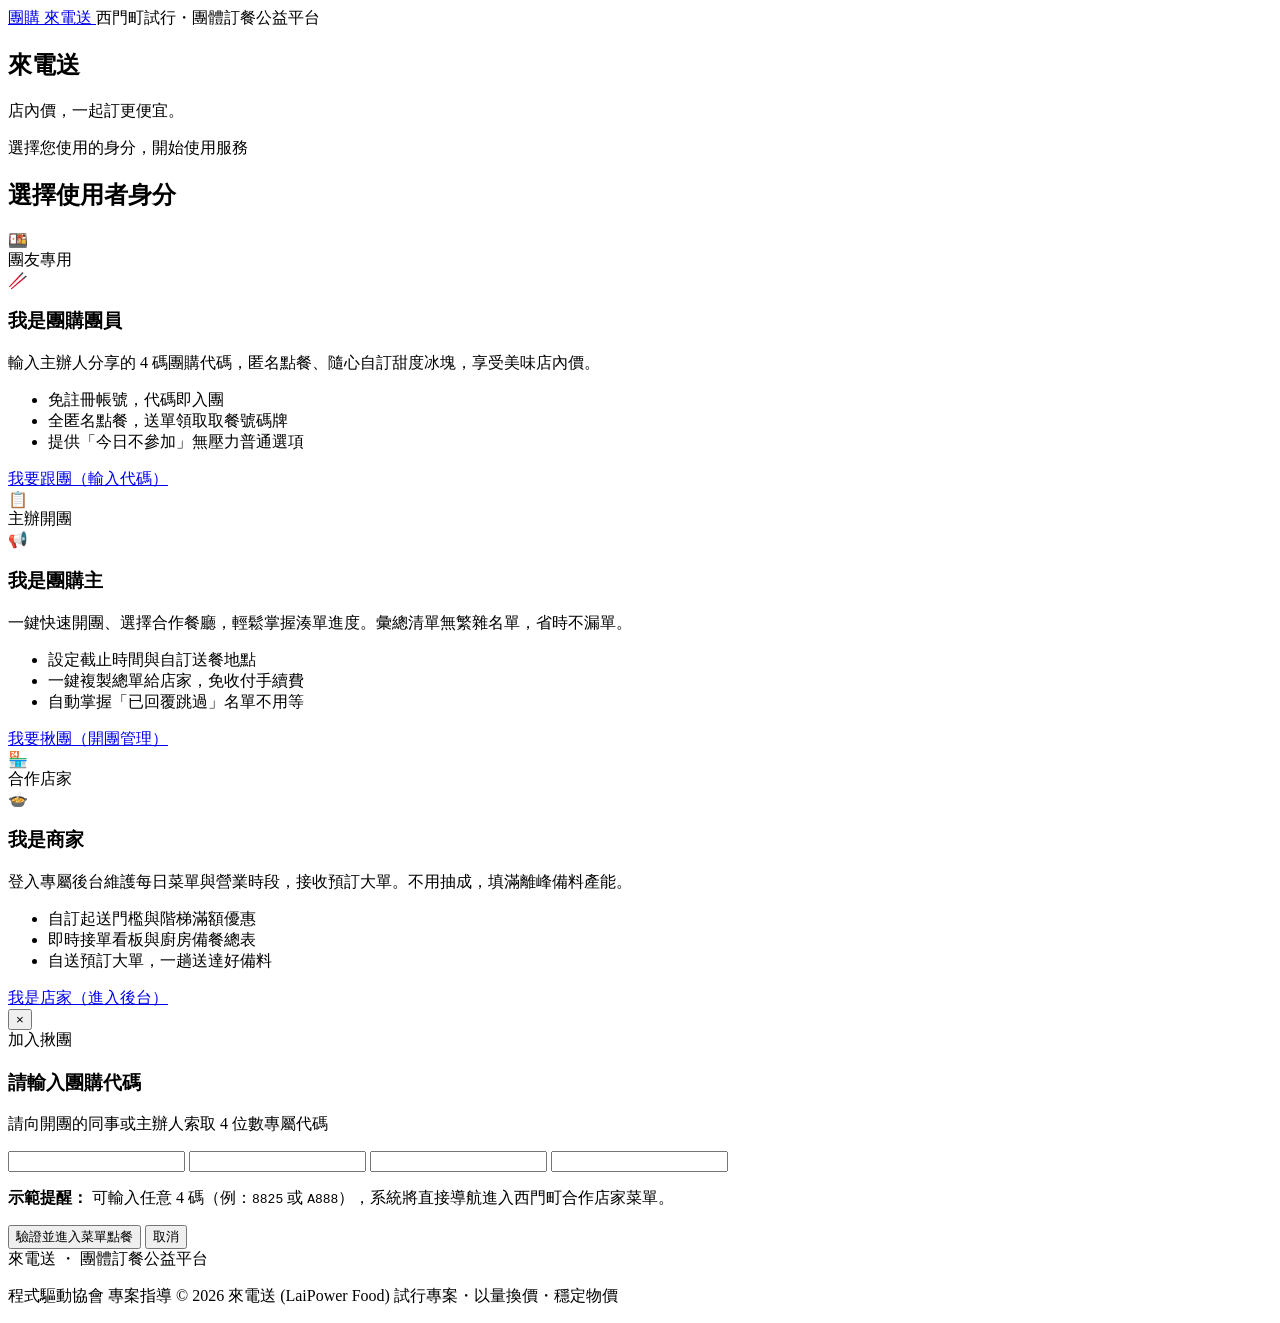
==== commit bff28053: "git友好" ====
--- a/index.html
+++ b/index.html
@@ -5,7 +5,10 @@
   <meta name="viewport" content="width=device-width, initial-scale=1.0">
   <meta name="description" content="來電送 - 團購點餐公益平台。店內價，一起訂更便宜。提供團員跟團、主辦人開團與店家接單的便捷服務。">
   <title>來電送｜店內價，一起訂更便宜</title>
-  <link rel="stylesheet" href="css/style.css">
+  <link rel="stylesheet" href="css/variables.css">
+  <link rel="stylesheet" href="css/base.css">
+  <link rel="stylesheet" href="css/index.css">
+  <link rel="stylesheet" href="css/responsive.css">
 </head>
 <body class="page-home">
 
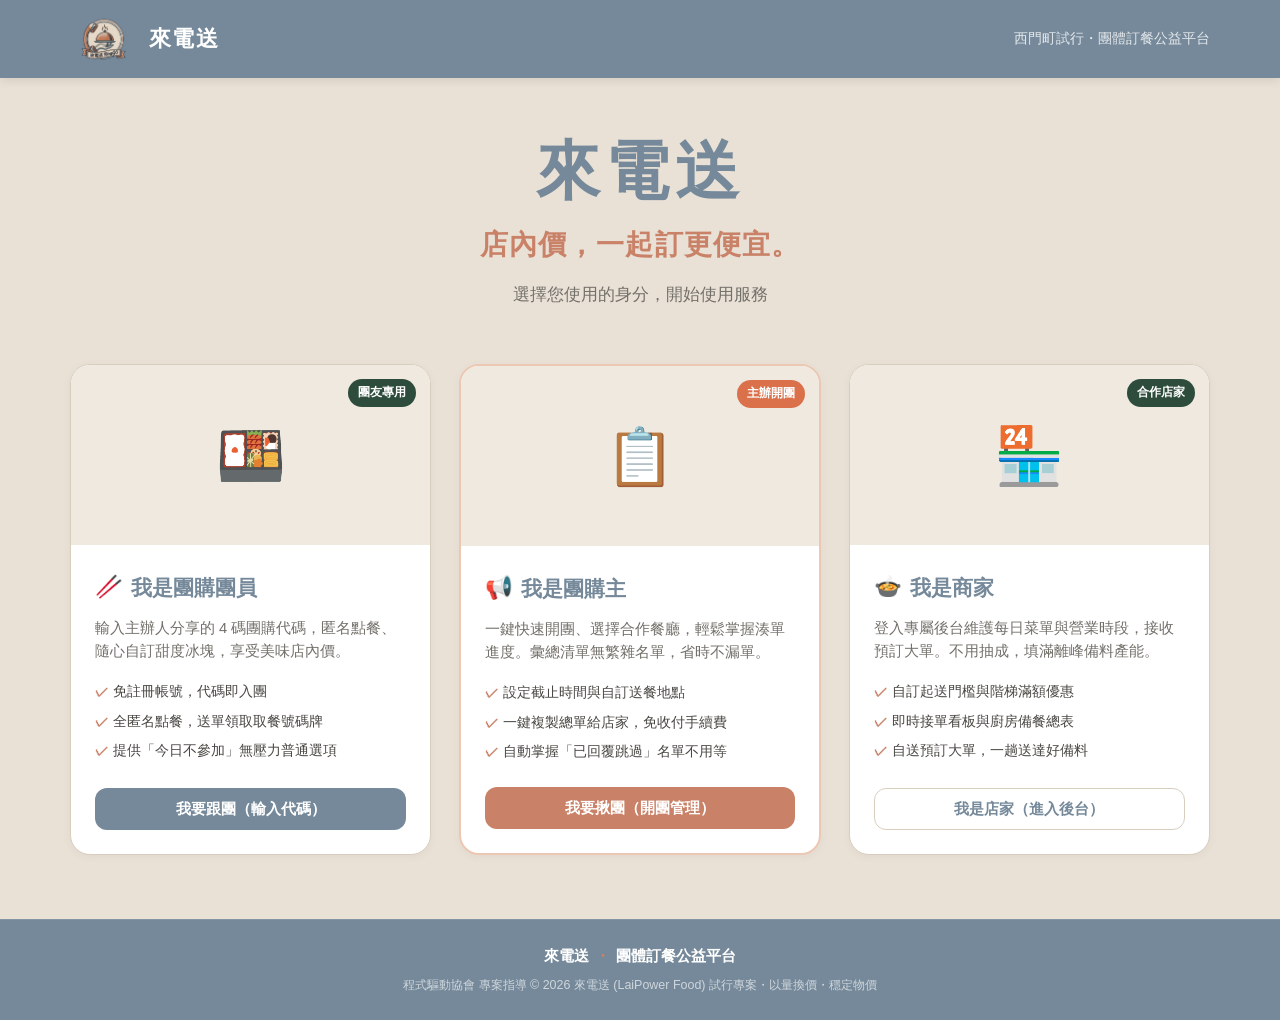
==== commit 3efbd7f4: "加上logo" ====
--- a/index.html
+++ b/index.html
@@ -16,7 +16,7 @@
   <header class="site-header">
     <div class="container header-container">
       <a href="index.html" class="brand-logo" aria-label="來電送 首頁">
-        <span class="logo-badge">團購</span>
+        <img src="img/LOGO.png" alt="來電送 Logo" class="header-logo-img">
         <span class="logo-title">來電送</span>
       </a>
       <span class="header-tagline">西門町試行・團體訂餐公益平台</span>
--- a/css/variables.css
+++ b/css/variables.css
@@ -0,0 +1,45 @@
+/* ==========================================================================
+   來電送 (LaiPower Food) - CSS 自訂變數 (Design Tokens)
+   ========================================================================== */
+
+:root {
+  /* 品牌核心色彩 */
+  --color-primary: #75899A;        /* 主色：霧霾藍 */
+  --color-primary-light: #8A9CAE;  /* 主色 Hover：霧霾藍稍淺色，增加點擊回饋感 */
+  --color-accent: #C98268;         /* 輔色/焦點色：陶土橘 */
+  --color-accent-hover: #B57158;   /* 輔色 Hover：陶土橘稍深色 */
+  --color-warm-gold: #D4A373;      /* 暖金色：(配合燕麥米微調的輔助色) */
+  --color-gold-bg: #F3EBE1;        /* 暖金淺底色：(配合燕麥米微調) */
+
+  /* 中性背景與文字色彩 */
+  --color-bg: #E9E1D6;             /* 網頁整體底色：燕麥米 */
+  --color-card-bg: #FFFFFF;        /* 卡片底色：建議保持純白(或極淡米白 #FCFAF8)，以凸顯卡片內容 */
+  --color-text-main: #494743;      /* 主要內文字體：石墨灰 */
+  --color-text-muted: #73706A;     /* 次要說明文字：石墨灰調淺 */
+  --color-text-light: #9A9791;     /* 輔助淺灰色 */
+  --color-border: #D8CEBE;         /* 邊線顏色：燕麥米調深，讓分隔線柔和自然 */
+  --color-border-focus: #C98268;   /* 表單聚焦邊線：對應輔色陶土橘 */
+  
+  /* 系統狀態色 (建議維持預設，或依需求微調) */
+  --color-error: #D03D3D;          /* 錯誤警示紅 */
+  --color-error-bg: #FDF0F0;       /* 錯誤提示背景 */
+  --color-success: #2E7D32;        /* 成功綠色 */
+  --color-success-bg: #EAF5EB;     /* 成功淺底色 */
+
+  /* --- 以下維持原本的字體、圓角、陰影與動畫設定 --- */
+  --font-family-base: -apple-system, BlinkMacSystemFont, "Segoe UI", Roboto, "Noto Sans TC", "PingFang TC", "Microsoft JhengHei", sans-serif;
+  --font-family-serif: "Noto Serif TC", Georgia, "Times New Roman", serif;
+
+  --radius-sm: 6px;
+  --radius-md: 12px;
+  --radius-lg: 20px;
+  --radius-pill: 9999px;
+
+  --shadow-sm: 0 2px 8px rgba(73, 71, 67, 0.05); /* 陰影也改為石墨灰基調 */
+  --shadow-md: 0 8px 24px rgba(73, 71, 67, 0.08);
+  --shadow-lg: 0 16px 40px rgba(73, 71, 67, 0.12);
+  --shadow-card-hover: 0 14px 32px rgba(201, 130, 104, 0.16); /* 卡片懸停陰影改為陶土橘調 */
+
+  --transition-fast: 0.18s ease;
+  --transition-normal: 0.28s ease;
+}
--- a/css/base.css
+++ b/css/base.css
@@ -0,0 +1,506 @@
+/* ==========================================================================
+   來電送 (LaiPower Food) - 基礎全域排版與共用元件
+   包含：重置樣式、按鈕、Header、Footer、表單、彈窗
+   ========================================================================== */
+
+/* 重置與基礎全域排版 (Reset & Base) */
+*, *::before, *::after {
+  box-sizing: border-box;
+  margin: 0;
+  padding: 0;
+}
+
+body {
+  font-family: var(--font-family-base);
+  background-color: var(--color-bg);
+  color: var(--color-text-main);
+  line-height: 1.6;
+  -webkit-font-smoothing: antialiased;
+  min-height: 100vh;
+  display: flex;
+  flex-direction: column;
+}
+
+.sr-only {
+  position: absolute;
+  width: 1px;
+  height: 1px;
+  padding: 0;
+  margin: -1px;
+  overflow: hidden;
+  clip: rect(0, 0, 0, 0);
+  white-space: nowrap;
+  border: 0;
+}
+
+.text-center { text-align: center; }
+.text-right { text-align: right; }
+.text-left { text-align: left; }
+.text-danger { color: #C62828 !important; }
+.font-bold { font-weight: 700; }
+
+.container {
+  width: 100%;
+  max-width: 1180px;
+  margin: 0 auto;
+  padding: 0 20px;
+}
+
+.card-box {
+  background-color: var(--color-card-bg);
+  border: 1px solid var(--color-border);
+  border-radius: var(--radius-lg);
+  box-shadow: var(--shadow-sm);
+}
+
+.table-responsive {
+  width: 100%;
+  overflow-x: auto;
+  -webkit-overflow-scrolling: touch;
+}
+
+/* 頂部導航列 (Site Header) */
+.site-header {
+  background-color: var(--color-primary);
+  color: #FFFFFF;
+  padding: 14px 0;
+  box-shadow: 0 2px 10px rgba(0, 0, 0, 0.1);
+  position: sticky;
+  top: 0;
+  z-index: 100;
+}
+
+.header-container {
+  display: flex;
+  justify-content: space-between;
+  align-items: center;
+}
+
+.brand-logo {
+  display: flex;
+  align-items: center;
+  gap: 10px;
+  text-decoration: none;
+  color: #FFFFFF;
+}
+/* 導覽列 Logo 圖片樣式 */
+.header-logo-img {
+  height: 50px; /* 固定高度，避免撐破導覽列 */
+  width: auto;
+  object-fit: contain; /* 確保圖片不變形 */
+  border-radius: var(--radius-sm); /* 套用全站一致的微圓角設計 */
+  margin-right: 2px; /* 與旁邊的標題文字保留舒適間距 */
+}
+
+.logo-badge {
+  background-color: var(--color-accent);
+  color: #FFFFFF;
+  font-size: 0.75rem;
+  font-weight: 700;
+  padding: 3px 8px;
+  border-radius: var(--radius-sm);
+  letter-spacing: 0.05em;
+}
+
+.logo-title {
+  font-size: 1.4rem;
+  font-weight: 700;
+  letter-spacing: 0.06em;
+  font-family: var(--font-family-serif);
+}
+
+.header-tagline {
+  font-size: 0.85rem;
+  color: rgba(255, 255, 255, 0.8);
+}
+
+.header-actions {
+  display: flex;
+  align-items: center;
+  gap: 10px;
+}
+
+.header-back-btn {
+  color: rgba(255, 255, 255, 0.88);
+  font-size: 0.9rem;
+  text-decoration: none;
+  padding: 6px 12px;
+  border-radius: var(--radius-sm);
+  transition: background-color var(--transition-fast);
+}
+
+.header-back-btn:hover {
+  background-color: rgba(255, 255, 255, 0.15);
+  color: #FFFFFF;
+}
+
+/* 按鈕系統 (Buttons) */
+.btn {
+  display: inline-flex;
+  align-items: center;
+  justify-content: center;
+  font-family: inherit;
+  font-size: 0.95rem;
+  font-weight: 600;
+  padding: 10px 18px;
+  border-radius: var(--radius-md);
+  border: 1px solid transparent;
+  cursor: pointer;
+  transition: all var(--transition-fast);
+  text-decoration: none;
+  line-height: 1.3;
+  user-select: none;
+}
+
+.btn:focus-visible {
+  outline: 3px solid rgba(217, 107, 67, 0.4);
+  outline-offset: 2px;
+}
+
+.btn-primary {
+  background-color: var(--color-primary);
+  color: #FFFFFF;
+}
+
+.btn-primary:hover {
+  background-color: var(--color-primary-light);
+  color: #FFFFFF;
+}
+
+.btn-secondary {
+  background-color: var(--color-accent);
+  color: #FFFFFF;
+}
+
+.btn-secondary:hover {
+  background-color: var(--color-accent-hover);
+  color: #FFFFFF;
+}
+
+.btn-success {
+  background-color: #27AE60;
+  color: #FFFFFF;
+}
+
+.btn-success:hover {
+  background-color: #219653;
+  color: #FFFFFF;
+}
+
+.btn-outline {
+  background-color: #FFFFFF;
+  border-color: var(--color-border);
+  color: var(--color-primary);
+}
+
+.btn-outline:hover {
+  border-color: var(--color-primary);
+  background-color: #FAF8F5;
+}
+
+.btn-ghost {
+  background-color: transparent;
+  color: var(--color-text-muted);
+}
+
+.btn-ghost:hover {
+  background-color: rgba(0, 0, 0, 0.05);
+  color: var(--color-text-main);
+}
+
+.btn-block {
+  width: 100%;
+}
+
+.btn-large {
+  padding: 13px 22px;
+  font-size: 1.05rem;
+}
+
+.btn-sm {
+  padding: 6px 14px;
+  font-size: 0.85rem;
+  border-radius: var(--radius-sm);
+}
+
+.btn-xs {
+  padding: 4px 10px;
+  font-size: 0.78rem;
+  border-radius: var(--radius-sm);
+}
+
+.btn-text-action {
+  background: transparent;
+  border: none;
+  color: var(--color-accent);
+  font-weight: 600;
+  font-size: 0.85rem;
+  cursor: pointer;
+  text-decoration: underline;
+  padding: 2px 4px;
+}
+
+.btn-text-action:hover {
+  color: var(--color-accent-hover);
+}
+
+/* 狀態標籤小藥丸 (Pills & Badges) */
+.status-pill {
+  display: inline-block;
+  background-color: var(--color-gold-bg);
+  color: #925807;
+  font-size: 0.78rem;
+  font-weight: 700;
+  padding: 3px 10px;
+  border-radius: var(--radius-pill);
+  margin-bottom: 8px;
+}
+
+.status-pill.pill-success {
+  background-color: var(--color-success-bg);
+  color: var(--color-success);
+}
+
+.status-pill.pill-warm {
+  background-color: #EBF3EE;
+  color: #245738;
+}
+
+/* 表單通用控制 (Forms) */
+.form-group {
+  margin-bottom: 18px;
+  text-align: left;
+}
+
+.form-label {
+  display: block;
+  font-size: 0.88rem;
+  font-weight: 600;
+  color: var(--color-text-main);
+  margin-bottom: 6px;
+}
+
+.required-star {
+  color: var(--color-error);
+}
+
+.form-control {
+  width: 100%;
+  padding: 11px 14px;
+  font-size: 0.95rem;
+  border: 1px solid var(--color-border);
+  border-radius: var(--radius-sm);
+  background-color: #FAF9F6;
+  transition: border-color var(--transition-fast), box-shadow var(--transition-fast);
+  color: var(--color-text-main);
+  font-family: inherit;
+}
+
+.form-control:focus {
+  outline: none;
+  border-color: var(--color-accent);
+  background-color: #FFFFFF;
+  box-shadow: 0 0 0 3px rgba(217, 107, 67, 0.15);
+}
+
+.form-control-sm {
+  padding: 6px 10px;
+  font-size: 0.85rem;
+}
+
+.form-textarea {
+  resize: vertical;
+  min-height: 72px;
+}
+
+.select-wrapper {
+  position: relative;
+}
+
+.form-select {
+  appearance: none;
+  background-image: url("data:image/svg+xml;charset=UTF-8,%3Csvg width='12' height='8' viewBox='0 0 12 8' fill='none' xmlns='http://www.w3.org/2000/svg'%3E%3Cpath d='M1 1.5L6 6.5L11 1.5' stroke='%23183B2B' stroke-width='2' stroke-linecap='round' stroke-linejoin='round'/%3E%3C/svg%3E");
+  background-repeat: no-repeat;
+  background-position: right 1rem center;
+  padding-right: 2.5rem;
+}
+
+.field-hint {
+  display: block;
+  font-size: 0.8rem;
+  color: var(--color-text-muted);
+  margin-top: 0.35rem;
+}
+
+.form-row-2col {
+  display: grid;
+  grid-template-columns: 1fr 1fr;
+  gap: 1.25rem;
+}
+
+.error-message {
+  color: var(--color-error);
+  font-size: 0.82rem;
+  font-weight: 500;
+  margin-top: 6px;
+  text-align: left;
+}
+
+/* 彈窗系統 (Modals) */
+.modal-overlay {
+  position: fixed;
+  top: 0;
+  left: 0;
+  width: 100vw;
+  height: 100vh;
+  background-color: rgba(24, 59, 43, 0.55);
+  backdrop-filter: blur(4px);
+  display: flex;
+  align-items: center;
+  justify-content: center;
+  padding: 20px;
+  z-index: 999;
+  opacity: 0;
+  visibility: hidden;
+  transition: opacity var(--transition-normal), visibility var(--transition-normal);
+}
+
+.modal-overlay.active,
+.modal-overlay.is-active {
+  opacity: 1 !important;
+  visibility: visible !important;
+}
+
+.modal-box {
+  background-color: var(--color-card-bg);
+  width: 100%;
+  max-width: 480px;
+  border-radius: var(--radius-lg);
+  padding: 32px 28px;
+  box-shadow: var(--shadow-lg);
+  position: relative;
+  transform: translateY(20px);
+  transition: transform var(--transition-normal);
+}
+
+.modal-overlay.active .modal-box,
+.modal-overlay.is-active .modal-box {
+  transform: translateY(0);
+}
+
+.modal-close {
+  position: absolute;
+  top: 18px;
+  right: 18px;
+  background: transparent;
+  border: none;
+  font-size: 1.8rem;
+  color: var(--color-text-muted);
+  cursor: pointer;
+  line-height: 1;
+  padding: 4px;
+}
+
+.modal-close:hover {
+  color: var(--color-text-main);
+}
+
+.modal-header {
+  text-align: center;
+  margin-bottom: 20px;
+}
+
+.modal-badge {
+  display: inline-block;
+  background-color: var(--color-gold-bg);
+  color: #925807;
+  font-size: 0.75rem;
+  font-weight: 700;
+  padding: 3px 10px;
+  border-radius: var(--radius-pill);
+  margin-bottom: 8px;
+}
+
+.modal-badge.badge-accent {
+  background-color: #FDF0EB;
+  color: var(--color-accent);
+}
+
+.modal-title {
+  font-size: 1.45rem;
+  color: var(--color-primary);
+  font-family: var(--font-family-serif);
+  font-weight: 700;
+  margin-bottom: 6px;
+}
+
+.modal-subtitle {
+  font-size: 0.88rem;
+  color: var(--color-text-muted);
+}
+
+.modal-actions {
+  display: flex;
+  flex-direction: column;
+  gap: 10px;
+  margin-top: 18px;
+}
+
+/* Toast 提示條 */
+.toast-notification {
+  position: fixed;
+  bottom: 2rem;
+  left: 50%;
+  transform: translateX(-50%) translateY(100px);
+  background-color: var(--color-primary);
+  color: #FFFFFF;
+  padding: 0.85rem 1.6rem;
+  border-radius: var(--radius-pill);
+  box-shadow: 0 8px 24px rgba(0, 0, 0, 0.2);
+  font-size: 0.95rem;
+  font-weight: 600;
+  opacity: 0;
+  transition: all 0.3s cubic-bezier(0.175, 0.885, 0.32, 1.275);
+  z-index: 9999;
+  pointer-events: none;
+  text-align: center;
+}
+
+.toast-notification.show {
+  transform: translateX(-50%) translateY(0);
+  opacity: 1;
+}
+
+/* 頁尾 (Site Footer) */
+.site-footer {
+  background-color: var(--color-primary);
+  color: #FFFFFF;
+  padding: 24px 0;
+  margin-top: auto;
+  border-top: 1px solid rgba(255, 255, 255, 0.1);
+}
+
+.footer-container {
+  display: flex;
+  flex-direction: column;
+  align-items: center;
+  gap: 8px;
+  text-align: center;
+}
+
+.footer-brand {
+  display: flex;
+  align-items: center;
+  gap: 6px;
+  font-size: 0.95rem;
+  font-weight: 600;
+}
+
+.footer-dot {
+  color: var(--color-accent);
+}
+
+.footer-copyright {
+  font-size: 0.78rem;
+  color: rgba(255, 255, 255, 0.65);
+}
--- a/css/index.css
+++ b/css/index.css
@@ -0,0 +1,253 @@
+/* ==========================================================================
+   來電送 (LaiPower Food) - 首頁專屬樣式
+   ========================================================================== */
+.page-home .hero-section {
+  padding: 56px 0 36px;
+  text-align: center;
+}
+
+.hero-title {
+  font-size: clamp(2.6rem, 5.5vw, 4rem);
+  font-family: var(--font-family-serif);
+  color: var(--color-primary);
+  font-weight: 900;
+  letter-spacing: 0.08em;
+  line-height: 1.2;
+  margin-bottom: 12px;
+}
+
+.hero-slogan {
+  font-size: clamp(1.25rem, 2.5vw, 1.75rem);
+  color: var(--color-accent);
+  font-weight: 700;
+  margin-bottom: 14px;
+  letter-spacing: 0.04em;
+}
+
+.hero-instruction {
+  font-size: 1.05rem;
+  color: var(--color-text-muted);
+  max-width: 600px;
+  margin: 0 auto;
+}
+
+.roles-section {
+  padding: 20px 0 64px;
+  flex: 1;
+}
+
+.roles-grid {
+  display: grid;
+  grid-template-columns: repeat(3, 1fr);
+  gap: 28px;
+}
+
+.role-card {
+  background-color: var(--color-card-bg);
+  border-radius: var(--radius-lg);
+  border: 1px solid var(--color-border);
+  box-shadow: var(--shadow-sm);
+  overflow: hidden;
+  display: flex;
+  flex-direction: column;
+  transition: transform var(--transition-normal), box-shadow var(--transition-normal), border-color var(--transition-normal);
+}
+
+.role-card:hover {
+  transform: translateY(-6px);
+  box-shadow: var(--shadow-card-hover);
+  border-color: rgba(217, 107, 67, 0.4);
+}
+
+.featured-host-card {
+  border: 2px solid #ECC8B4;
+}
+
+.card-image-wrap {
+  position: relative;
+  width: 100%;
+  height: 180px;
+  background-color: #EEE8DF;
+  overflow: hidden;
+}
+
+.card-image {
+  width: 100%;
+  height: 100%;
+  object-fit: cover;
+  transition: transform 0.4s ease;
+}
+
+.role-card:hover .card-image {
+  transform: scale(1.04);
+}
+
+.image-fallback {
+  width: 100%;
+  height: 100%;
+  display: flex;
+  align-items: center;
+  justify-content: center;
+  font-size: 3.5rem;
+  background-color: #EFE9DF;
+}
+
+.card-badge {
+  position: absolute;
+  top: 14px;
+  right: 14px;
+  background-color: rgba(24, 59, 43, 0.9);
+  color: #FFFFFF;
+  font-size: 0.75rem;
+  font-weight: 600;
+  padding: 4px 10px;
+  border-radius: var(--radius-pill);
+  backdrop-filter: blur(4px);
+}
+
+.card-badge.badge-accent {
+  background-color: rgba(217, 107, 67, 0.95);
+}
+
+.card-content {
+  padding: 24px;
+  display: flex;
+  flex-direction: column;
+  flex: 1;
+}
+
+.role-header {
+  display: flex;
+  align-items: center;
+  gap: 8px;
+  margin-bottom: 12px;
+}
+
+.role-icon {
+  font-size: 1.4rem;
+}
+
+.role-title {
+  font-size: 1.3rem;
+  font-weight: 700;
+  color: var(--color-primary);
+  font-family: var(--font-family-serif);
+}
+
+.role-desc {
+  font-size: 0.92rem;
+  color: var(--color-text-muted);
+  line-height: 1.55;
+  margin-bottom: 18px;
+}
+
+.role-features {
+  list-style: none;
+  margin-bottom: 24px;
+  padding-left: 0;
+  font-size: 0.85rem;
+  color: var(--color-text-main);
+  display: flex;
+  flex-direction: column;
+  gap: 8px;
+  flex: 1;
+}
+
+.role-features li {
+  position: relative;
+  padding-left: 18px;
+}
+
+.role-features li::before {
+  content: "✓";
+  position: absolute;
+  left: 0;
+  color: var(--color-accent);
+  font-weight: bold;
+}
+
+/* 首頁 4 碼代碼輸入格 */
+.digit-inputs-group {
+  display: flex;
+  justify-content: center;
+  gap: 12px;
+  margin: 20px 0;
+}
+
+.code-digit {
+  width: 58px;
+  height: 64px;
+  font-size: 1.8rem;
+  font-weight: 700;
+  text-align: center;
+  color: var(--color-primary);
+  border: 2px solid var(--color-border);
+  border-radius: var(--radius-md);
+  background-color: #FAF9F6;
+  transition: all var(--transition-fast);
+}
+
+.code-digit:focus {
+  outline: none;
+  border-color: var(--color-accent);
+  background-color: #FFFFFF;
+  box-shadow: 0 0 0 4px rgba(217, 107, 67, 0.15);
+}
+
+.code-digit.has-error {
+  border-color: var(--color-error);
+  background-color: var(--color-error-bg);
+}
+
+.prototype-notice {
+  font-size: 0.78rem;
+  color: var(--color-text-muted);
+  background-color: #F7F5F0;
+  border-left: 3px solid var(--color-warm-gold);
+  padding: 10px 12px;
+  border-radius: var(--radius-sm);
+  margin: 16px 0;
+  line-height: 1.5;
+  text-align: left;
+}
+
+.prototype-notice code {
+  background-color: #EBE5DB;
+  padding: 2px 4px;
+  border-radius: 4px;
+  font-weight: bold;
+}
+
+.demo-result {
+  text-align: center;
+  padding: 12px 8px;
+}
+
+.result-icon {
+  font-size: 2.8rem;
+  margin-bottom: 8px;
+}
+
+.result-title {
+  font-size: 1.25rem;
+  color: var(--color-primary);
+  font-weight: 700;
+  margin-bottom: 8px;
+}
+
+.result-text {
+  font-size: 0.9rem;
+  color: var(--color-text-muted);
+  margin-bottom: 16px;
+  line-height: 1.6;
+}
+
+.demo-tag {
+  display: inline-block;
+  font-size: 0.75rem;
+  color: #795548;
+  background-color: #EFEBE9;
+  padding: 4px 12px;
+  border-radius: var(--radius-pill);
+  margin-bottom: 20px;
+}
--- a/css/responsive.css
+++ b/css/responsive.css
@@ -0,0 +1,271 @@
+/* ==========================================================================
+   來電送 (LaiPower Food) - 響應式樣式
+   ========================================================================== */
+
+/* 平板中螢幕 (<= 960px) */
+@media (max-width: 960px) {
+  .roles-grid {
+    grid-template-columns: 1fr;
+    max-width: 520px;
+    margin: 0 auto;
+  }
+
+  .order-layout-grid {
+    grid-template-columns: 1fr;
+  }
+
+  .menu-management-grid {
+    grid-template-columns: 1fr;
+  }
+
+  .form-row-2col,
+  .meta-progress-grid,
+  .kpi-cards-grid,
+  .merchant-kpi-grid,
+  .banner-top-row {
+    grid-template-columns: 1fr;
+  }
+
+  .cart-sidebar {
+    position: static;
+    display: none;
+  }
+
+  .cart-sidebar.mobile-open {
+    display: block;
+    position: fixed;
+    top: 0;
+    left: 0;
+    width: 100vw;
+    height: 100vh;
+    background-color: rgba(24, 59, 43, 0.6);
+    z-index: 990;
+    padding: 20px;
+    overflow-y: auto;
+  }
+
+  .cart-sidebar.mobile-open .cart-card {
+    max-width: 480px;
+    margin: 40px auto;
+  }
+
+  .mobile-cart-bar {
+    position: fixed;
+    bottom: 0;
+    left: 0;
+    width: 100%;
+    background-color: var(--color-card-bg);
+    border-top: 2px solid var(--color-border);
+    padding: 12px 20px;
+    display: flex;
+    justify-content: space-between;
+    align-items: center;
+    box-shadow: 0 -4px 16px rgba(0, 0, 0, 0.1);
+    z-index: 800;
+  }
+
+  .mobile-cart-info {
+    display: flex;
+    align-items: center;
+    gap: 12px;
+    cursor: pointer;
+  }
+
+  .mobile-cart-badge-wrap {
+    position: relative;
+    font-size: 1.5rem;
+  }
+
+  .mobile-badge {
+    position: absolute;
+    top: -6px;
+    right: -8px;
+    background-color: var(--color-accent);
+    color: #FFFFFF;
+    font-size: 0.75rem;
+    font-weight: 800;
+    width: 20px;
+    height: 20px;
+    border-radius: 50%;
+    display: flex;
+    align-items: center;
+    justify-content: center;
+  }
+
+  .mobile-price-wrap {
+    display: flex;
+    flex-direction: column;
+  }
+
+  .mobile-price-label {
+    font-size: 0.75rem;
+    color: var(--color-text-muted);
+  }
+
+  .mobile-price-val {
+    font-size: 1.15rem;
+    font-weight: 800;
+    color: var(--color-accent);
+  }
+
+  .host-bottom-actions,
+  .code-share-bar {
+    flex-direction: column;
+    align-items: flex-start;
+  }
+
+  .bottom-buttons-cluster {
+    width: 100%;
+    flex-direction: column;
+  }
+
+  .bottom-buttons-cluster .btn {
+    width: 100%;
+  }
+
+  .store-status-controller {
+    align-items: flex-start;
+  }
+}
+
+/* 時間軸平板收折適配 (<= 820px) */
+@media (max-width: 820px) {
+  .timeline-status-card {
+    padding: 1.5rem;
+  }
+
+  .timeline-header-row {
+    flex-direction: column;
+    align-items: flex-start;
+  }
+
+  .timeline-track-wrap {
+    margin: 1.5rem 0;
+    padding: 0;
+  }
+
+  .timeline-progress-rail {
+    display: none;
+  }
+
+  .timeline-nodes-row {
+    display: grid;
+    grid-template-columns: repeat(2, 1fr);
+    gap: 1.25rem 0.75rem;
+  }
+
+  .timeline-node {
+    width: 100%;
+    background: rgba(255, 255, 255, 0.08);
+    border-radius: var(--radius-md);
+    padding: 1rem 0.5rem;
+  }
+
+  .timeline-node.current {
+    background: rgba(217, 107, 67, 0.2);
+    border: 1px solid rgba(217, 107, 67, 0.5);
+  }
+}
+
+/* 手機版排版 (<= 640px) */
+@media (max-width: 640px) {
+  .dishes-grid {
+    grid-template-columns: 1fr;
+  }
+
+  .option-choices {
+    grid-template-columns: 1fr;
+  }
+
+  .group-info-main {
+    flex-direction: column;
+    align-items: flex-start;
+  }
+
+  .group-status-meta {
+    align-items: flex-start;
+  }
+
+  .skip-today-banner {
+    flex-direction: column;
+    align-items: flex-start;
+  }
+
+  .btn-outline-skip {
+    width: 100%;
+  }
+
+  .pickup-number-giant {
+    font-size: 2.8rem;
+  }
+
+  .dish-ticket-item {
+    flex-wrap: wrap;
+    gap: 8px 12px;
+  }
+
+  .ticket-custom-text {
+    width: 100%;
+    margin-left: 0;
+    padding-top: 6px !important;
+    border-top: 1px dashed #EFEBE4 !important;
+  }
+
+  .demo-vendor-guide-grid {
+    grid-template-columns: 1fr;
+  }
+
+  .alert-actions-grid {
+    grid-template-columns: 1fr;
+  }
+
+  .payment-collection-banner {
+    flex-direction: column;
+    align-items: flex-start;
+  }
+
+  .payment-banner-actions {
+    width: 100%;
+  }
+
+  .payment-banner-actions .btn {
+    width: 100%;
+  }
+}
+
+/* 窄螢幕手機 (<= 480px) */
+@media (max-width: 480px) {
+  .header-container {
+    flex-direction: column;
+    gap: 8px;
+    align-items: flex-start;
+  }
+
+  .header-actions {
+    width: 100%;
+    justify-content: space-between;
+  }
+
+  .digit-inputs-group {
+    gap: 8px;
+  }
+
+  .code-digit {
+    width: 48px;
+    height: 56px;
+    font-size: 1.5rem;
+  }
+
+  .modal-box {
+    padding: 24px 18px;
+  }
+
+  .dish-card-item {
+    flex-direction: column;
+  }
+
+  .dish-card-media {
+    width: 100%;
+    height: 140px;
+  }
+}
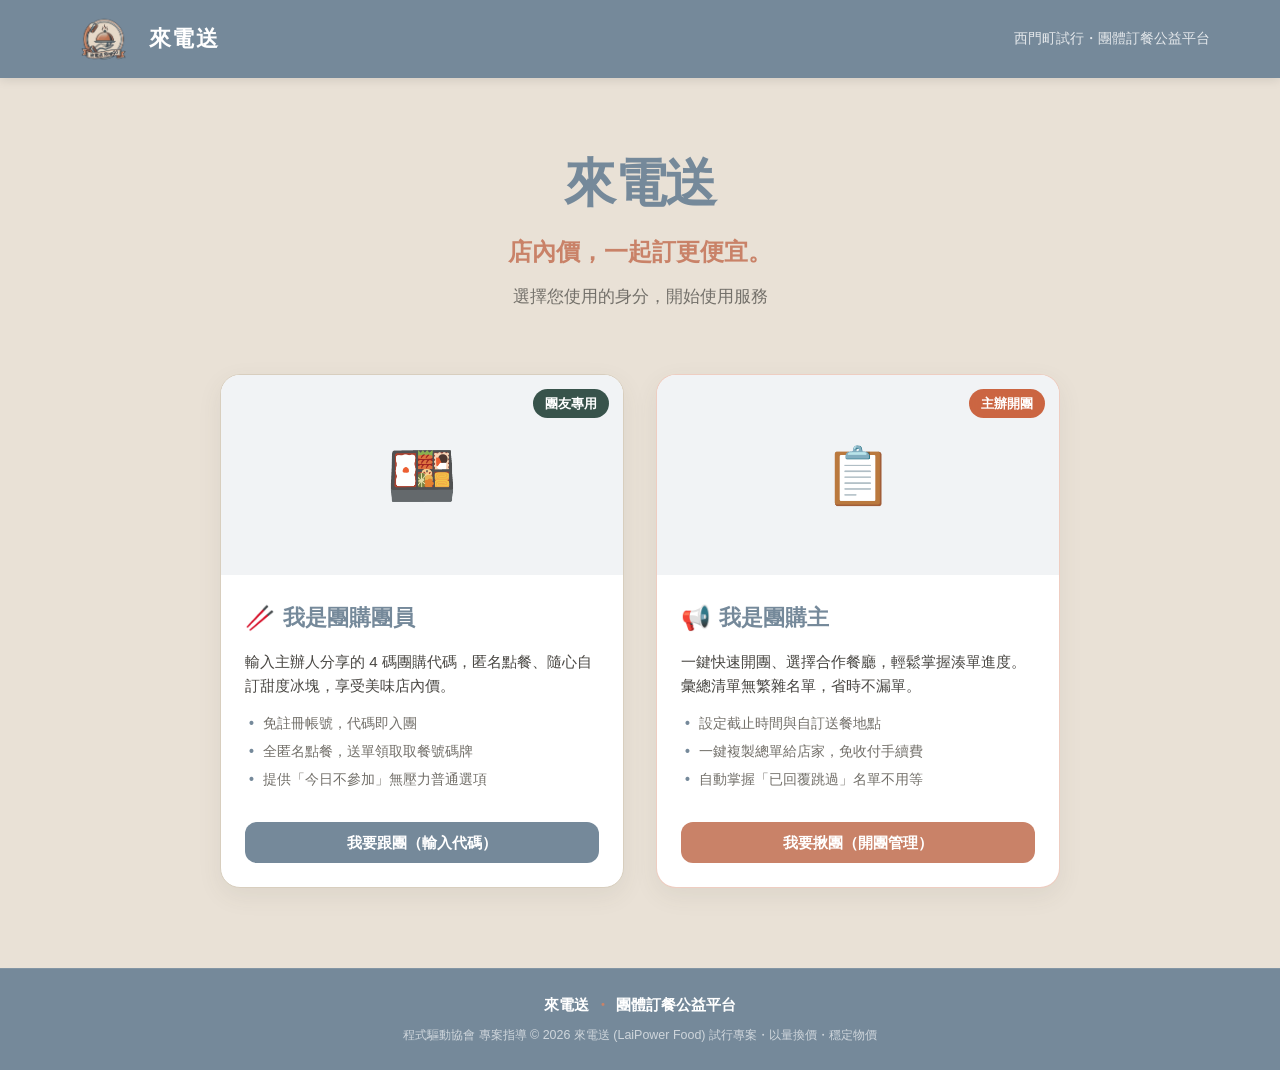
==== commit 1d93a3ab: "將商家入口從使用者畫面移除，並新增商家管理後台進場防護" ====
--- a/index.html
+++ b/index.html
@@ -3,7 +3,7 @@
 <head>
   <meta charset="UTF-8">
   <meta name="viewport" content="width=device-width, initial-scale=1.0">
-  <meta name="description" content="來電送 - 團購點餐公益平台。店內價，一起訂更便宜。提供團員跟團、主辦人開團與店家接單的便捷服務。">
+  <meta name="description" content="來電送 - 團購點餐公益平台。店內價，一起訂更便宜。提供團員跟團與主辦人開團的便捷服務。">
   <title>來電送｜店內價，一起訂更便宜</title>
   <link rel="stylesheet" href="css/variables.css">
   <link rel="stylesheet" href="css/base.css">
@@ -33,14 +33,14 @@
       </div>
     </section>
 
-    <!-- 三種身分選擇區域 (Roles Section) -->
+    <!-- 雙身分選擇區域 (Roles Section - 顧客與主辦人) -->
     <section class="roles-section" aria-labelledby="roles-heading">
       <div class="container">
         <h2 id="roles-heading" class="sr-only">選擇使用者身分</h2>
         
-        <div class="roles-grid">
+        <div class="roles-grid roles-grid--two">
           
-          <!-- 身分 1：團購團員（點擊開啟 4 碼輸入彈窗，亦可作為連結備援） -->
+          <!-- 身分 1：團購團員 -->
           <article class="role-card" id="card-member">
             <div class="card-image-wrap">
               <img 
@@ -77,7 +77,7 @@
             </div>
           </article>
 
-          <!-- 身分 2：團購主（直連 host.html） -->
+          <!-- 身分 2：團購主 -->
           <article class="role-card featured-host-card" id="card-host">
             <div class="card-image-wrap">
               <img 
@@ -113,48 +113,12 @@
             </div>
           </article>
 
-          <!-- 身分 3：商家（直連 merchant.html） -->
-          <article class="role-card" id="card-merchant">
-            <div class="card-image-wrap">
-              <img 
-                src="https://images.unsplash.com/photo-1555396273-367ea4eb4db5?auto=format&fit=crop&w=800&q=80" 
-                alt="熱情製作餐點的餐廳主廚與明亮廚房" 
-                class="card-image"
-                loading="lazy"
-                onerror="this.style.display='none'; this.nextElementSibling.style.display='flex';"
-              >
-              <div class="image-fallback fallback-merchant" style="display: none;" aria-hidden="true">
-                <span>🏪</span>
-              </div>
-              <span class="card-badge">合作店家</span>
-            </div>
-            <div class="card-content">
-              <div class="role-header">
-                <span class="role-icon" aria-hidden="true">🍲</span>
-                <h3 class="role-title">我是商家</h3>
-              </div>
-              <p class="role-desc">登入專屬後台維護每日菜單與營業時段，接收預訂大單。不用抽成，填滿離峰備料產能。</p>
-              <ul class="role-features">
-                <li>自訂起送門檻與階梯滿額優惠</li>
-                <li>即時接單看板與廚房備餐總表</li>
-                <li>自送預訂大單，一趟送達好備料</li>
-              </ul>
-              <a 
-                href="merchant.html" 
-                class="btn btn-outline" 
-                id="btn-go-merchant"
-              >
-                我是店家（進入後台）
-              </a>
-            </div>
-          </article>
-
         </div>
       </div>
     </section>
   </main>
 
-  <!-- ==================== 彈窗 1：團員輸入團購代碼 (Modal) ==================== -->
+  <!-- 彈窗 1：團員輸入團購代碼 (Modal) -->
   <div class="modal-overlay" id="member-modal" aria-hidden="true" role="dialog" aria-labelledby="member-modal-title">
     <div class="modal-box">
       <button type="button" class="modal-close" id="btn-close-member-modal" aria-label="關閉視窗">&times;</button>
@@ -166,7 +130,6 @@
       </div>
 
       <form id="form-join-group" novalidate>
-        <!-- 4 碼獨立輸入格 -->
         <div class="digit-inputs-group" aria-label="4 位數團購代碼">
           <input type="text" inputmode="numeric" maxlength="1" class="code-digit" id="digit-1" data-index="1" aria-label="第 1 碼" autocomplete="off" required>
           <input type="text" inputmode="numeric" maxlength="1" class="code-digit" id="digit-2" data-index="2" aria-label="第 2 碼" autocomplete="off" required>
@@ -174,7 +137,6 @@
           <input type="text" inputmode="numeric" maxlength="1" class="code-digit" id="digit-4" data-index="4" aria-label="第 4 碼" autocomplete="off" required>
         </div>
 
-        <!-- 錯誤提示區 -->
         <div class="form-feedback error-message" id="code-error-message" role="alert" style="display: none;"></div>
 
         <p class="prototype-notice">
@@ -189,7 +151,6 @@
         </div>
       </form>
 
-      <!-- 驗證通過並即將跳轉的過渡回饋區塊 -->
       <div class="demo-result" id="member-demo-result" style="display: none;">
         <div class="result-icon">🎉</div>
         <h4 class="result-title">代碼驗證成功！</h4>
--- a/css/index.css
+++ b/css/index.css
@@ -1,73 +1,82 @@
 /* ==========================================================================
-   來電送 (LaiPower Food) - 首頁專屬樣式
+   來電送 (LaiPower Food) - 首頁專屬樣式 (index.css)
    ========================================================================== */
-.page-home .hero-section {
-  padding: 56px 0 36px;
+
+/* 主視覺區塊 (Hero) */
+.hero-section {
+  padding: 64px 0 40px;
   text-align: center;
 }
 
+.hero-container {
+  max-width: 720px;
+  margin: 0 auto;
+}
+
 .hero-title {
-  font-size: clamp(2.6rem, 5.5vw, 4rem);
-  font-family: var(--font-family-serif);
-  color: var(--color-primary);
-  font-weight: 900;
-  letter-spacing: 0.08em;
-  line-height: 1.2;
+  font-size: 3.25rem;
+  font-weight: 800;
+  color: var(--color-primary);
+  letter-spacing: -0.02em;
+  margin-bottom: 8px;
+}
+
+.hero-slogan {
+  font-size: 1.5rem;
+  font-weight: 700;
+  color: var(--color-accent);
   margin-bottom: 12px;
-}
-
-.hero-slogan {
-  font-size: clamp(1.25rem, 2.5vw, 1.75rem);
-  color: var(--color-accent);
-  font-weight: 700;
-  margin-bottom: 14px;
-  letter-spacing: 0.04em;
 }
 
 .hero-instruction {
   font-size: 1.05rem;
   color: var(--color-text-muted);
-  max-width: 600px;
-  margin: 0 auto;
-}
-
+}
+
+/* 角色選擇卡片網格 (原本三欄，新增兩欄專用樣式) */
 .roles-section {
-  padding: 20px 0 64px;
-  flex: 1;
+  padding: 24px 0 80px;
 }
 
 .roles-grid {
   display: grid;
-  grid-template-columns: repeat(3, 1fr);
-  gap: 28px;
-}
-
+  grid-template-columns: repeat(auto-fit, minmax(300px, 1fr));
+  gap: 32px;
+}
+
+/* 雙角色專用對稱佈局 (最大寬度 840px 居中) */
+.roles-grid--two {
+  max-width: 840px;
+  margin: 0 auto;
+  grid-template-columns: repeat(2, 1fr);
+}
+
+/* 角色卡片 */
 .role-card {
-  background-color: var(--color-card-bg);
+  background: var(--color-card-bg);
   border-radius: var(--radius-lg);
+  box-shadow: var(--shadow-md);
   border: 1px solid var(--color-border);
-  box-shadow: var(--shadow-sm);
   overflow: hidden;
   display: flex;
   flex-direction: column;
-  transition: transform var(--transition-normal), box-shadow var(--transition-normal), border-color var(--transition-normal);
+  transition: transform var(--transition-normal), box-shadow var(--transition-normal);
 }
 
 .role-card:hover {
-  transform: translateY(-6px);
-  box-shadow: var(--shadow-card-hover);
-  border-color: rgba(217, 107, 67, 0.4);
+  transform: translateY(-4px);
+  box-shadow: var(--shadow-lg);
 }
 
 .featured-host-card {
-  border: 2px solid #ECC8B4;
+  border-color: rgba(200, 90, 50, 0.3);
 }
 
 .card-image-wrap {
   position: relative;
   width: 100%;
-  height: 180px;
-  background-color: #EEE8DF;
+  height: 200px;
+  background-color: #e9ecef;
   overflow: hidden;
 }
 
@@ -75,7 +84,7 @@
   width: 100%;
   height: 100%;
   object-fit: cover;
-  transition: transform 0.4s ease;
+  transition: transform var(--transition-normal);
 }
 
 .role-card:hover .card-image {
@@ -89,31 +98,31 @@
   align-items: center;
   justify-content: center;
   font-size: 3.5rem;
-  background-color: #EFE9DF;
+  background: #f1f3f5;
 }
 
 .card-badge {
   position: absolute;
   top: 14px;
   right: 14px;
-  background-color: rgba(24, 59, 43, 0.9);
-  color: #FFFFFF;
-  font-size: 0.75rem;
+  background: rgba(30, 61, 52, 0.88);
+  color: #fff;
+  padding: 4px 12px;
+  border-radius: 999px;
+  font-size: 0.82rem;
   font-weight: 600;
-  padding: 4px 10px;
-  border-radius: var(--radius-pill);
   backdrop-filter: blur(4px);
 }
 
 .card-badge.badge-accent {
-  background-color: rgba(217, 107, 67, 0.95);
+  background: rgba(200, 90, 50, 0.92);
 }
 
 .card-content {
   padding: 24px;
   display: flex;
   flex-direction: column;
-  flex: 1;
+  flex-grow: 1;
 }
 
 .role-header {
@@ -124,103 +133,91 @@
 }
 
 .role-icon {
-  font-size: 1.4rem;
+  font-size: 1.5rem;
 }
 
 .role-title {
-  font-size: 1.3rem;
-  font-weight: 700;
-  color: var(--color-primary);
-  font-family: var(--font-family-serif);
+  font-size: 1.35rem;
+  font-weight: 700;
+  color: var(--color-primary);
 }
 
 .role-desc {
-  font-size: 0.92rem;
-  color: var(--color-text-muted);
-  line-height: 1.55;
-  margin-bottom: 18px;
+  font-size: 0.95rem;
+  color: var(--color-text-body);
+  line-height: 1.6;
+  margin-bottom: 16px;
 }
 
 .role-features {
   list-style: none;
-  margin-bottom: 24px;
-  padding-left: 0;
-  font-size: 0.85rem;
-  color: var(--color-text-main);
-  display: flex;
-  flex-direction: column;
-  gap: 8px;
-  flex: 1;
+  padding: 0;
+  margin: 0 0 24px 0;
+  flex-grow: 1;
 }
 
 .role-features li {
+  font-size: 0.88rem;
+  color: var(--color-text-muted);
   position: relative;
   padding-left: 18px;
+  margin-bottom: 8px;
+  line-height: 1.4;
 }
 
 .role-features li::before {
-  content: "✓";
+  content: "•";
   position: absolute;
-  left: 0;
-  color: var(--color-accent);
+  left: 4px;
+  color: var(--color-primary);
   font-weight: bold;
 }
 
-/* 首頁 4 碼代碼輸入格 */
+/* 4 碼輸入格 */
 .digit-inputs-group {
   display: flex;
   justify-content: center;
   gap: 12px;
-  margin: 20px 0;
+  margin: 20px 0 16px;
 }
 
 .code-digit {
-  width: 58px;
+  width: 54px;
   height: 64px;
+  text-align: center;
   font-size: 1.8rem;
   font-weight: 700;
-  text-align: center;
-  color: var(--color-primary);
   border: 2px solid var(--color-border);
   border-radius: var(--radius-md);
-  background-color: #FAF9F6;
-  transition: all var(--transition-fast);
+  background: #fff;
+  color: var(--color-primary);
+  transition: border-color var(--transition-fast), box-shadow var(--transition-fast);
 }
 
 .code-digit:focus {
   outline: none;
-  border-color: var(--color-accent);
-  background-color: #FFFFFF;
-  box-shadow: 0 0 0 4px rgba(217, 107, 67, 0.15);
+  border-color: var(--color-primary);
+  box-shadow: 0 0 0 4px rgba(30, 61, 52, 0.12);
 }
 
 .code-digit.has-error {
-  border-color: var(--color-error);
-  background-color: var(--color-error-bg);
+  border-color: #dc3545;
+  background-color: #fff8f8;
 }
 
 .prototype-notice {
-  font-size: 0.78rem;
+  font-size: 0.85rem;
   color: var(--color-text-muted);
-  background-color: #F7F5F0;
-  border-left: 3px solid var(--color-warm-gold);
-  padding: 10px 12px;
-  border-radius: var(--radius-sm);
-  margin: 16px 0;
-  line-height: 1.5;
-  text-align: left;
-}
-
-.prototype-notice code {
-  background-color: #EBE5DB;
-  padding: 2px 4px;
+  background: #f8f9fa;
+  border-left: 3px solid var(--color-accent);
+  padding: 8px 12px;
   border-radius: 4px;
-  font-weight: bold;
+  margin-bottom: 20px;
 }
 
 .demo-result {
   text-align: center;
-  padding: 12px 8px;
+  padding: 16px 0;
 }
 
 .result-icon {
@@ -229,25 +226,34 @@
 }
 
 .result-title {
-  font-size: 1.25rem;
-  color: var(--color-primary);
-  font-weight: 700;
+  font-size: 1.3rem;
+  font-weight: 700;
+  color: var(--color-primary);
   margin-bottom: 8px;
 }
 
 .result-text {
-  font-size: 0.9rem;
-  color: var(--color-text-muted);
+  font-size: 0.95rem;
+  color: var(--color-text-body);
+  line-height: 1.6;
   margin-bottom: 16px;
-  line-height: 1.6;
 }
 
 .demo-tag {
   display: inline-block;
-  font-size: 0.75rem;
-  color: #795548;
-  background-color: #EFEBE9;
   padding: 4px 12px;
-  border-radius: var(--radius-pill);
-  margin-bottom: 20px;
-}
+  background: #eef7f2;
+  color: #1e7e48;
+  border-radius: 999px;
+  font-size: 0.85rem;
+  font-weight: 600;
+  margin-bottom: 16px;
+}
+
+/* RWD 斷點微調 */
+@media (max-width: 768px) {
+  .roles-grid--two {
+    grid-template-columns: 1fr;
+    max-width: 420px;
+  }
+}
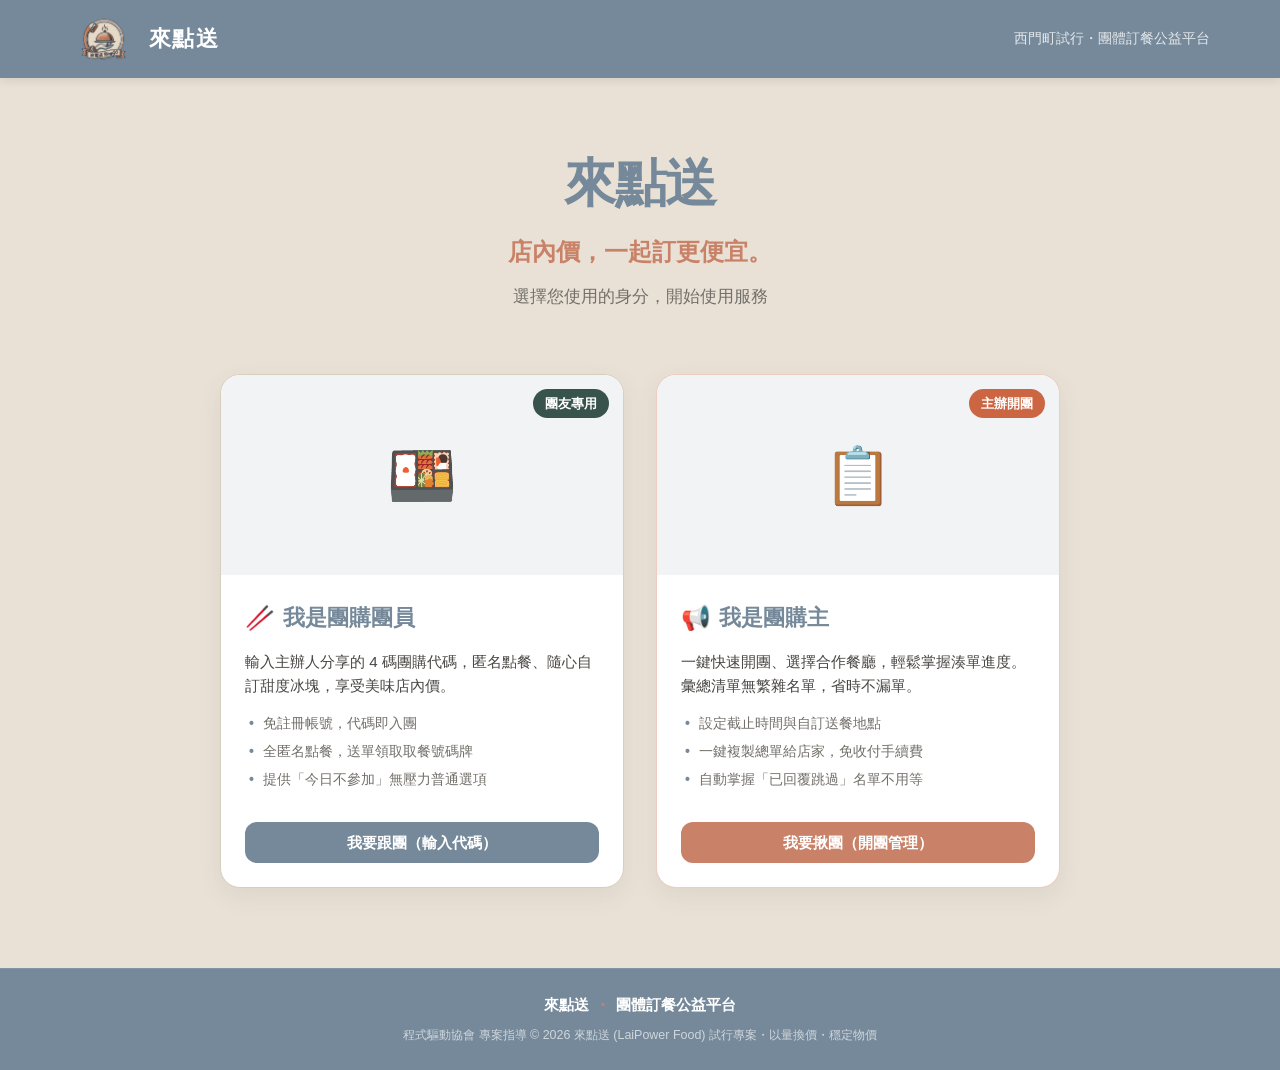
==== commit e214e560: "將名稱改為來點送" ====
--- a/index.html
+++ b/index.html
@@ -3,8 +3,8 @@
 <head>
   <meta charset="UTF-8">
   <meta name="viewport" content="width=device-width, initial-scale=1.0">
-  <meta name="description" content="來電送 - 團購點餐公益平台。店內價，一起訂更便宜。提供團員跟團與主辦人開團的便捷服務。">
-  <title>來電送｜店內價，一起訂更便宜</title>
+  <meta name="description" content="來點送 - 團購點餐公益平台。店內價，一起訂更便宜。提供團員跟團與主辦人開團的便捷服務。">
+  <title>來點送｜店內價，一起訂更便宜</title>
   <link rel="stylesheet" href="css/variables.css">
   <link rel="stylesheet" href="css/base.css">
   <link rel="stylesheet" href="css/index.css">
@@ -15,9 +15,9 @@
   <!-- 頂部品牌導航列 -->
   <header class="site-header">
     <div class="container header-container">
-      <a href="index.html" class="brand-logo" aria-label="來電送 首頁">
-        <img src="img/LOGO.png" alt="來電送 Logo" class="header-logo-img">
-        <span class="logo-title">來電送</span>
+      <a href="index.html" class="brand-logo" aria-label="來點送 首頁">
+        <img src="img/LOGO.png" alt="來點送 Logo" class="header-logo-img">
+        <span class="logo-title">來點送</span>
       </a>
       <span class="header-tagline">西門町試行・團體訂餐公益平台</span>
     </div>
@@ -27,7 +27,7 @@
     <!-- 主視覺區塊 (Hero Section) -->
     <section class="hero-section">
       <div class="container hero-container">
-        <h1 class="hero-title">來電送</h1>
+        <h1 class="hero-title">來點送</h1>
         <p class="hero-slogan">店內價，一起訂更便宜。</p>
         <p class="hero-instruction">選擇您使用的身分，開始使用服務</p>
       </div>
@@ -167,12 +167,12 @@
   <footer class="site-footer">
     <div class="container footer-container">
       <div class="footer-brand">
-        <span class="footer-title">來電送</span>
+        <span class="footer-title">來點送</span>
         <span class="footer-dot">・</span>
         <span>團體訂餐公益平台</span>
       </div>
       <p class="footer-copyright">
-        程式驅動協會 專案指導 &copy; 2026 來電送 (LaiPower Food) 試行專案・以量換價・穩定物價
+        程式驅動協會 專案指導 &copy; 2026 來點送 (LaiPower Food) 試行專案・以量換價・穩定物價
       </p>
     </div>
   </footer>
--- a/css/variables.css
+++ b/css/variables.css
@@ -1,5 +1,5 @@
 /* ==========================================================================
-   來電送 (LaiPower Food) - CSS 自訂變數 (Design Tokens)
+   來點送 (LaiPower Food) - CSS 自訂變數 (Design Tokens)
    ========================================================================== */
 
 :root {
--- a/css/base.css
+++ b/css/base.css
@@ -1,5 +1,5 @@
 /* ==========================================================================
-   來電送 (LaiPower Food) - 基礎全域排版與共用元件
+   來點送 (LaiPower Food) - 基礎全域排版與共用元件
    包含：重置樣式、按鈕、Header、Footer、表單、彈窗
    ========================================================================== */
 
--- a/css/index.css
+++ b/css/index.css
@@ -1,5 +1,5 @@
 /* ==========================================================================
-   來電送 (LaiPower Food) - 首頁專屬樣式 (index.css)
+   來點送 (LaiPower Food) - 首頁專屬樣式 (index.css)
    ========================================================================== */
 
 /* 主視覺區塊 (Hero) */
--- a/css/responsive.css
+++ b/css/responsive.css
@@ -1,5 +1,5 @@
 /* ==========================================================================
-   來電送 (LaiPower Food) - 響應式樣式
+   來點送 (LaiPower Food) - 響應式樣式
    ========================================================================== */
 
 /* 平板中螢幕 (<= 960px) */
